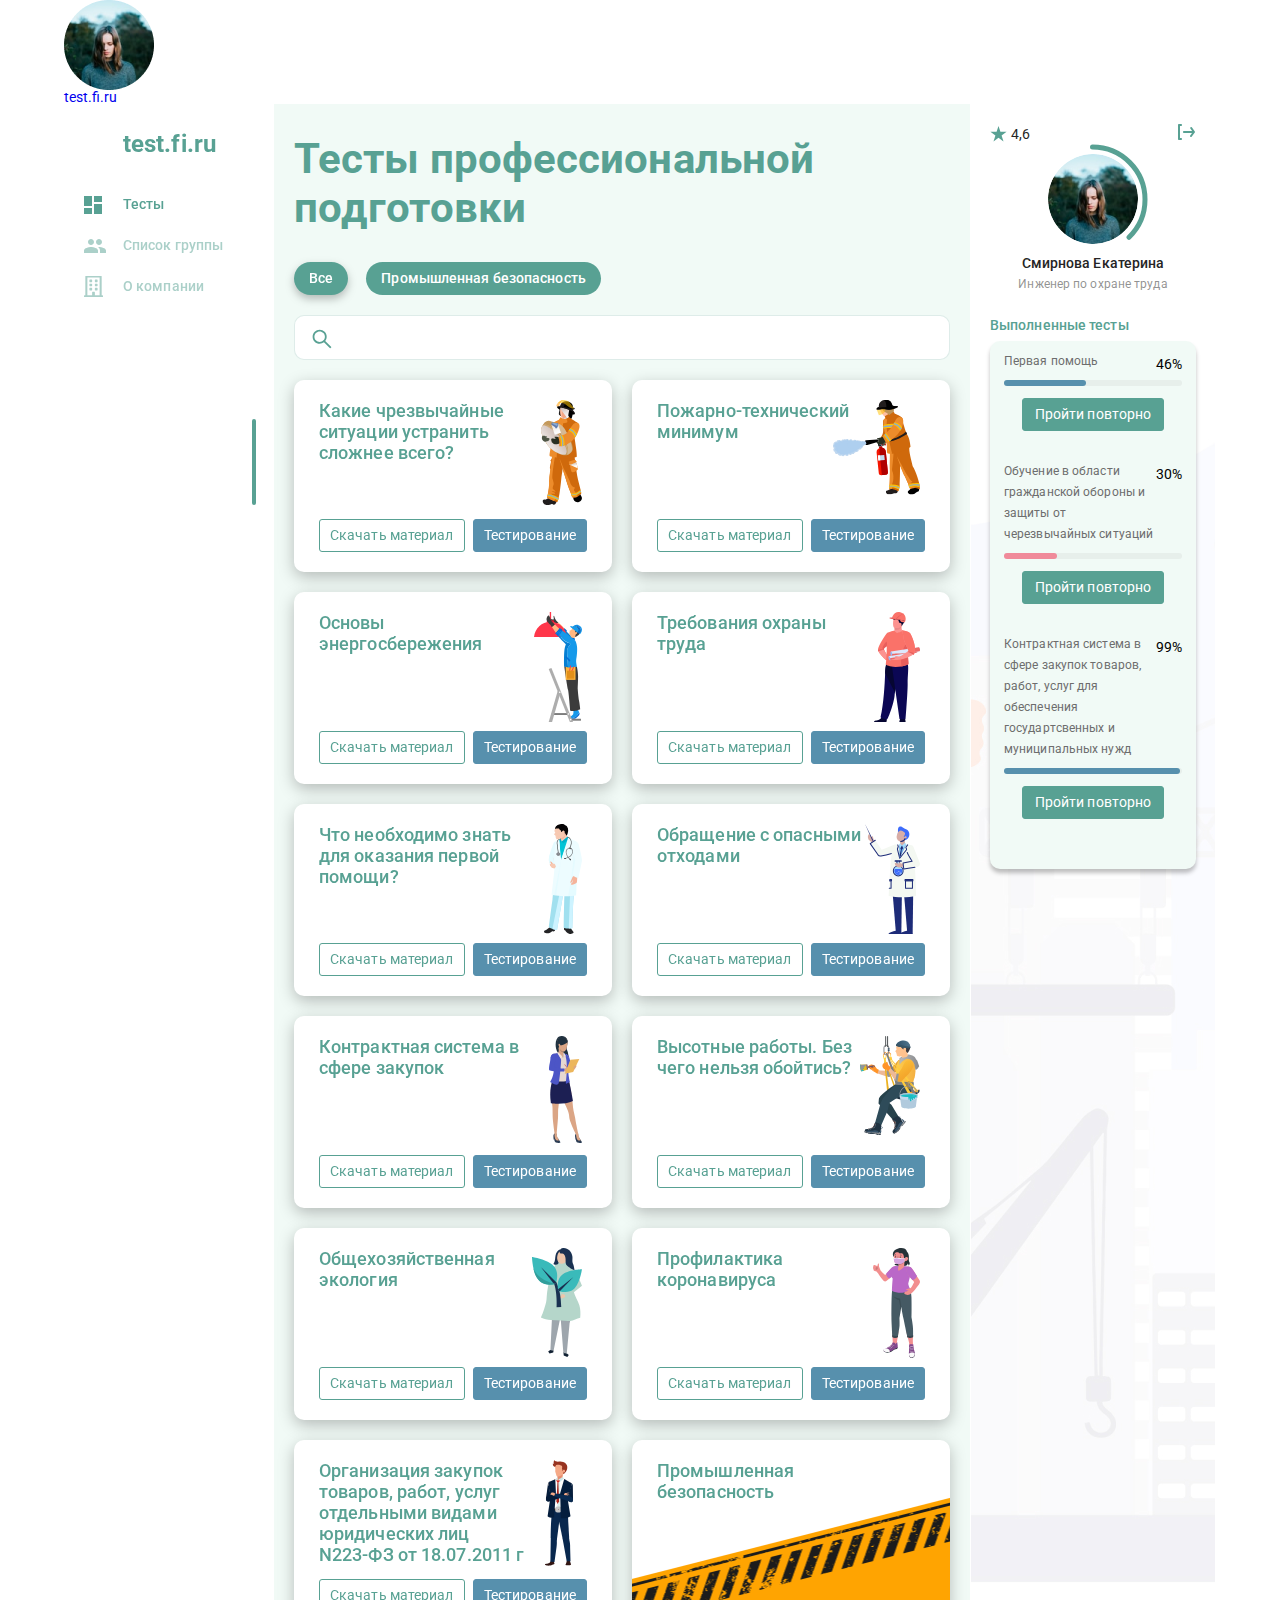
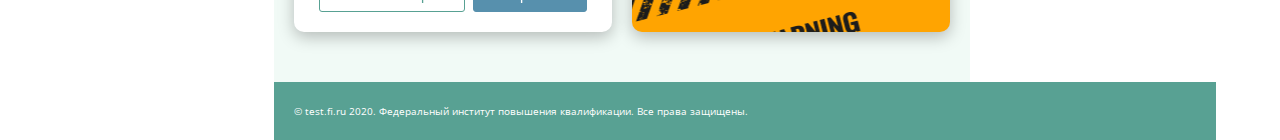
==== index.html @ c35f2640 "f" ====
<!DOCTYPE html>
<html lang="ru">

<head>
	<meta charset="UTF-8" />
	<meta name="viewport" content="width=device-width">
	<meta name="description" content="" />
	<meta name="keywords" content="" />
	<link href="https://fonts.googleapis.com/css2?family=Roboto:wght@400;500;700&display=swap" rel="stylesheet">
	<link href="https://fonts.googleapis.com/css2?family=Open+Sans&display=swap" rel="stylesheet">
	<link rel="stylesheet" href="css/style.css">
	<title>Тесты профподготовки</title>
</head>

<body>
	<div class="wrapper">
		<div class="quiz">
			<div class="container">
				<header class="header">
					<div class="header__body">
						<div class="header__profile-image">
							<a href="#"><img src="img/ava.png" alt=""></a>
						</div>
						<a href="#" class="header__logo">
							test.fi.ru
						</a>
						<div class="header__burger">
							<span></span>
						</div>
						<nav class="header__menu">
							<ul class="header__list">
								<li>
									<a href="#" class="header__link"></a>
								</li>
							</ul>
						</nav>
					</div>
				</header>
				<div class="quiz__body">
					<aside class="aside">
						<div class="aside__body">
							<div class="aside__title">
								<a href="#">
									<span>test <br> fi.ru</span>
									<span>test.fi.ru</span>
								</a>
							</div>
							<nav class="aside__menu">
								<ul class="aside__list">
									<li class="chosen">
										<a href="#" class="aside__link aside__link-test"><span>Тесты</span></a>
									</li>
									<li>
										<a href="#" class="aside__link aside__link-list"><span>Список группы</span></a>
									</li>
									<li>
										<a href="#" class="aside__link aside__link-company"><span>О компании</span></a>
									</li>
								</ul>
							</nav>
							<div class="aside__hide"><span></span></div>
						</div>
					</aside>
					<div class="main">
						<h1 class="main__title title">
							Тесты профессиональной подготовки
						</h1>
						<div class="main__filter">
							<div class="filter-button pressed">Все</div>
							<div class="filter-button">Промышленная безопасность</div>
						</div>
						<form action="#" class="main__form">
							<input class="main__search" type="text" name="search" value="">
						</form>
						<div class="main__tests">
							<div class="main__card">
								<div class="card-title">
									Какие чрезвычайные ситуации устранить сложнее всего?
								</div>
								<div class="card-image">
									<img src="img/icons/firefighter1.svg" alt="">
								</div>
								<div class="card-buttons">
									<a href="#" class="learn-button">Скачать материал</a>
									<a href="test.html" class="test-button">Тестирование</a>
								</div>
							</div>
							<div class="main__card">
								<div class="card-title">
									Пожарно-технический минимум </div>
								<div class="card-image">
									<img src="img/icons/firefighter2.svg" alt="">
								</div>
								<div class="card-buttons">
									<a href="#" class="learn-button">Скачать материал</a>
									<a href="test.html" class="test-button">Тестирование</a>
								</div>
							</div>
							<div class="main__card">
								<div class="card-title">
									Основы энергосбережения </div>
								<div class="card-image">
									<img src="img/icons/electrician.svg" alt="">
								</div>
								<div class="card-buttons">
									<a href="#" class="learn-button">Скачать материал</a>
									<a href="test.html" class="test-button">Тестирование</a>
								</div>
							</div>
							<div class="main__card">
								<div class="card-title">
									Требования охраны труда
								</div>
								<div class="card-image">
									<img src="img/icons/safetyguy.svg" alt="">
								</div>
								<div class="card-buttons">
									<a href="#" class="learn-button">Скачать материал</a>
									<a href="test.html" class="test-button">Тестирование</a>
								</div>
							</div>
							<div class="main__card">
								<div class="card-title">
									Что необходимо знать для оказания первой помощи?
								</div>
								<div class="card-image">
									<img src="img/icons/medic.svg" alt="">
								</div>
								<div class="card-buttons">
									<a href="#" class="learn-button">Скачать материал</a>
									<a href="test.html" class="test-button">Тестирование</a>
								</div>
							</div>
							<div class="main__card">
								<div class="card-title">
									Обращение с опасными отходами
								</div>
								<div class="card-image">
									<img src="img/icons/chemist.svg" alt="">
								</div>
								<div class="card-buttons">
									<a href="#" class="learn-button">Скачать материал</a>
									<a href="test.html" class="test-button">Тестирование</a>
								</div>
							</div>
							<div class="main__card">
								<div class="card-title">
									Контрактная система в сфере закупок
								</div>
								<div class="card-image">
									<img src="img/icons/lady.svg" alt="">
								</div>
								<div class="card-buttons">
									<a href="#" class="learn-button">Скачать материал</a>
									<a href="test.html" class="test-button">Тестирование</a>
								</div>
							</div>
							<div class="main__card">
								<div class="card-title">
									Высотные работы. Без чего нельзя обойтись?
								</div>
								<div class="card-image">
									<img src="img/icons/painter.svg" alt="">
								</div>
								<div class="card-buttons">
									<a href="#" class="learn-button">Скачать материал</a>
									<a href="test.html" class="test-button">Тестирование</a>
								</div>
							</div>
							<div class="main__card">
								<div class="card-title">
									Общехозяйственная экология
								</div>
								<div class="card-image">
									<img src="img/icons/ecology.svg" alt="">
								</div>
								<div class="card-buttons">
									<a href="#" class="learn-button">Скачать материал</a>
									<a href="test.html" class="test-button">Тестирование</a>
								</div>
							</div>
							<div class="main__card">
								<div class="card-title">
									Профилактика коронавируса
								</div>
								<div class="card-image">
									<img src="img/icons/corona.svg" alt="">
								</div>
								<div class="card-buttons">
									<a href="#" class="learn-button">Скачать материал</a>
									<a href="test.html" class="test-button">Тестирование</a>
								</div>
							</div>
							<div class="main__card">
								<div class="card-title">
									Организация закупок товаров, работ, услуг отдельными видами юридических
									лиц<br>N223-ФЗ от 18.07.2011 г
								</div>
								<div class="card-image">
									<img src="img/icons/buy.svg" alt="">
								</div>
								<div class="card-buttons">
									<a href="#" class="learn-button">Скачать материал</a>
									<a href="test.html" class="test-button">Тестирование</a>
								</div>
							</div>
							<a href="#" class="main__card main__card-folder">
								<div class="card-title">
									Промышленная безопасность
								</div>
							</a>
						</div>
					</div>
					<div class="profile">
						<div class="profile__technical">
							<div class="profile__star">
								<a href="#">4,6</a>
							</div>
							<div class="profile__quit">
								<a href="#"><img src="img/icons/quit.svg" alt=""></a>
							</div>
						</div>
						<div class="profile__image">
							<a href="#"><img src="img/ava.png" alt=""></a>
						</div>
						<img class="decor" src="img/icons/decor.svg" alt="">
						<div class="profile__name">
							Смирнова Екатерина
						</div>
						<div class="profile__position">
							Инженер по охране труда
						</div>
						<div class="profile__tests-done">
							Выполненные тесты
						</div>
						<div class="profile__finished-tests">
							<div class="done-test">
								<div class="test-info">
									<div class="test-description">
										Первая помощь
									</div>
									<div class="test-percentage">46%</div>
								</div>
								<div class="test-bar"><span></span></div>
								<div class="test-button-container">
									<a href="#" class="repeat-button">Пройти повторно</a>
								</div>
							</div>
							<div class="done-test">
								<div class="test-info">
									<div class="test-description">
										Обучение в области гражданской обороны и защиты от черезвычайных ситуаций
									</div>
									<div class="test-percentage">30%</div>
								</div>
								<div class="test-bar"><span class="span30"></span></div>
								<div class="test-button-container">
									<a href="#" class="repeat-button">Пройти повторно</a>
								</div>
							</div>
							<div class="done-test">
								<div class="test-info">
									<div class="test-description">
										Контрактная система в сфере закупок товаров, работ, услуг для обеспечения
										государтсвенных и муниципальных нужд
									</div>
									<div class="test-percentage">99%</div>
								</div>
								<div class="test-bar"><span class="span99"></span></div>
								<div class="test-button-container">
									<a href="#" class="repeat-button">Пройти повторно</a>
								</div>
							</div>
						</div>
					</div>
				</div>
				<footer class="footer">
					<div class="footer__text">
						© test.fi.ru 2020. Федеральный институт повышения квалификации. Все права защищены.
					</div>
				</footer>
			</div>
		</div>
	</div>
	<script src="https://code.jquery.com/jquery-3.5.1.min.js"></script>
	<script src="js/script.js"></script>
</body>

</html>
---- css/style.css ----
* {
  padding: 0;
  margin: 0;
  border: 0;
}

*,
*:before,
*:after {
  -webkit-box-sizing: border-box;
  box-sizing: border-box;
}

:focus,
:active {
  outline: none;
}

a:focus,
a:active {
  outline: none;
}

nav,
footer,
header,
aside {
  display: block;
}

html,
body {
  height: 100%;
  width: 100%;
  font-size: 100%;
  line-height: 1;
  font-size: 14px;
  -ms-text-size-adjust: 100%;
  -moz-text-size-adjust: 100%;
  -webkit-text-size-adjust: 100%;
}

input,
button,
textarea {
  font-family: inherit;
}

input::-ms-clear {
  display: none;
}

button {
  cursor: pointer;
}

button::-moz-focus-inner {
  padding: 0;
  border: 0;
}

a,
a:visited {
  text-decoration: none;
}

a:hover {
  text-decoration: none;
}

ul li {
  list-style: none;
}

img {
  vertical-align: top;
}

h1,
h2,
h3,
h4,
h5,
h6 {
  font-size: inherit;
  font-weight: 700;
}

html,
body {
  font-family: "Roboto", sans-serif;
}

.container {
  max-width: 1152px;
  margin: 0 auto;
}

.quiz__body {
  display: -webkit-box;
  display: -ms-flexbox;
  display: flex;
  -webkit-box-pack: justify;
      -ms-flex-pack: justify;
          justify-content: space-between;
}

.aside {
  height: 100%;
  width: 210px;
  padding: 30px 20px;
  -webkit-transition: all 0.3s ease 0s;
  transition: all 0.3s ease 0s;
  position: fixed;
}

.aside.passive {
  width: 60px;
}

@media (max-width: 767px) {
  .aside {
    display: none;
  }
}

.aside__menu {
  -webkit-transition: all 0.3s ease 0s;
  transition: all 0.3s ease 0s;
}

.aside__hide {
  width: 40px;
  height: 90px;
  position: relative;
  top: 100px;
  left: 160px;
  cursor: pointer;
  -webkit-transition: all 0.3s ease 0s;
  transition: all 0.3s ease 0s;
}

.aside__hide span {
  width: 4px;
  height: 86px;
  background-color: #58a193;
  display: block;
  border-radius: 2px;
  position: relative;
  top: 2px;
  left: 8px;
}

.aside__hide.passive {
  left: 20px;
}

.aside__title {
  -webkit-transition: all 0.3s ease 0s;
  transition: all 0.3s ease 0s;
  margin: 0 0 39px 39px;
}

.aside__title a {
  font-weight: bold;
  font-size: 24px;
  line-height: 21px;
  letter-spacing: 0.1px;
  color: #58a193;
}

.aside__title span {
  -webkit-transition: all 0.3s ease 0s;
  transition: all 0.3s ease 0s;
}

.aside__title span:first-child {
  display: none;
}

.aside__title span:last-child {
  display: block;
}

.aside__title.passive {
  margin: 0 0 22px -9px;
}

.aside__title.passive a {
  font-size: 20px;
}

.aside__title.passive span:last-child {
  display: none;
}

.aside__title.passive span:first-child {
  display: block;
}

.aside__list li {
  position: relative;
  top: 0;
  left: 0;
  -webkit-transition: all 0.3s ease 0s;
  transition: all 0.3s ease 0s;
  margin-bottom: 20px;
  opacity: 0.5;
}

.aside__list li:hover {
  left: 4px;
  opacity: 1;
}

.aside__list li.chosen {
  opacity: 1;
}

.aside__link {
  font-weight: 500;
  line-height: 21px;
  letter-spacing: 0.1px;
  color: #58a193;
  padding-left: 39px;
  white-space: nowrap;
  -webkit-transition: all 0.3s ease 0s;
  transition: all 0.3s ease 0s;
  display: inline-block;
}

.aside__link span {
  -webkit-transition: all 0.3s ease 0s;
  transition: all 0.3s ease 0s;
}

.aside__link.passive span {
  opacity: 0;
  visibility: hidden;
  -webkit-transform: scale(0);
          transform: scale(0);
}

.aside__link-test {
  background: url("../img/icons/test.svg") left no-repeat;
}

.aside__link-list {
  background: url("../img/icons/list.svg") left no-repeat;
}

.aside__link-company {
  background: url("../img/icons/company.svg") left no-repeat;
}

.main {
  background: #f1faf6;
  padding: 30px 20px;
  margin-left: 210px;
  -webkit-transition: all 0.3s ease 0s;
  transition: all 0.3s ease 0s;
}

.main.passive {
  margin-left: 60px;
}

@media (max-width: 767px) {
  .main {
    margin-left: 0;
  }
  .main.passive {
    margin-left: 0px;
  }
}

.title {
  font-weight: bold;
  font-size: 42px;
  line-height: 49px;
  letter-spacing: 0.1px;
  color: #58a193;
  margin-bottom: 30px;
}

@media (max-width: 992px) {
  .title {
    font-size: 28px;
    line-height: 36px;
  }
}

@media (max-width: 600px) {
  .title {
    font-size: 20px;
    line-height: 26px;
  }
}

.main__filter {
  margin-bottom: 20px;
}

@media (max-width: 992px) {
  .main__filter {
    display: -webkit-box;
    display: -ms-flexbox;
    display: flex;
    -webkit-box-orient: vertical;
    -webkit-box-direction: normal;
        -ms-flex-direction: column;
            flex-direction: column;
    -webkit-box-align: start;
        -ms-flex-align: start;
            align-items: flex-start;
    margin-bottom: 10px;
  }
}

.main__search {
  width: 100%;
  height: 45px;
  background: url("../img/icons/magnifier.svg") 17px 13px no-repeat, #ffffff;
  border: 1px solid rgba(88, 161, 147, 0.2);
  border-radius: 10px;
  margin-bottom: 20px;
  padding: 0 10px 0 50px;
  font-size: 16px;
}

.filter-button {
  font-weight: 500;
  line-height: 21px;
  letter-spacing: 0.1px;
  color: #ffffff;
  cursor: pointer;
  padding: 6px 15px;
  background: #58a193;
  border-radius: 20px;
  display: inline-block;
  margin-right: 15px;
  -webkit-transition: all 0.3s ease 0s;
  transition: all 0.3s ease 0s;
}

.filter-button:hover {
  background: #09886f;
}

.filter-button.pressed {
  -webkit-filter: drop-shadow(0px 4px 4px rgba(0, 0, 0, 0.25));
          filter: drop-shadow(0px 4px 4px rgba(0, 0, 0, 0.25));
}

@media (max-width: 992px) {
  .filter-button {
    margin-bottom: 10px;
  }
}

.subtitle {
  font-weight: 500;
  line-height: 21px;
  letter-spacing: 0.1px;
  color: #252525;
  margin-bottom: 12px;
}

.main__tests {
  display: -webkit-box;
  display: -ms-flexbox;
  display: flex;
  -webkit-box-align: center;
      -ms-flex-align: center;
          align-items: center;
  -ms-flex-wrap: wrap;
      flex-wrap: wrap;
}

.main__card {
  -webkit-box-flex: 0;
      -ms-flex: 0 0 318px;
          flex: 0 0 318px;
  height: 192px;
  background: #ffffff;
  -webkit-box-shadow: 0px 5px 16px rgba(0, 0, 0, 0.25);
          box-shadow: 0px 5px 16px rgba(0, 0, 0, 0.25);
  border-radius: 10px;
  margin-bottom: 20px;
  padding: 20px 25px;
  position: relative;
  display: -webkit-box;
  display: -ms-flexbox;
  display: flex;
  -webkit-box-orient: vertical;
  -webkit-box-direction: normal;
      -ms-flex-direction: column;
          flex-direction: column;
}

.main__card:nth-child(odd) {
  margin-right: 20px;
}

@media (max-width: 1151px) {
  .main__card {
    margin: 0px 20px 20px 0;
  }
  .main__card:nth-child(odd) {
    margin: 0px 20px 20px 0;
  }
}

@media (max-width: 992px) {
  .main__card {
    min-height: 360px;
    height: 100%;
    -webkit-box-flex: 0;
        -ms-flex: 0 0 250px;
            flex: 0 0 250px;
  }
}

@media (max-width: 600px) {
  .main__card {
    -webkit-box-flex: 0;
        -ms-flex: 0 0 200px;
            flex: 0 0 200px;
  }
}

.main__card-folder {
  background: url("../img/icons/safety.png") bottom no-repeat, #fff;
}

.card-image {
  position: absolute;
  top: 20px;
  right: 30px;
}

.card-image img {
  max-height: 110px;
}

@media (max-width: 992px) {
  .card-image {
    position: static;
    display: -webkit-box;
    display: -ms-flexbox;
    display: flex;
    -webkit-box-align: center;
        -ms-flex-align: center;
            align-items: center;
    -webkit-box-pack: center;
        -ms-flex-pack: center;
            justify-content: center;
    -webkit-box-flex: 1;
        -ms-flex: 1 1 auto;
            flex: 1 1 auto;
  }
}

.card-title {
  font-weight: 500;
  font-size: 18px;
  line-height: 21px;
  letter-spacing: 0.1px;
  color: #58a193;
  max-width: 220px;
  -webkit-box-flex: 1;
      -ms-flex: 1 1 auto;
          flex: 1 1 auto;
}

@media (max-width: 992px) {
  .card-title {
    -webkit-box-flex: 0;
        -ms-flex: none;
            flex: none;
  }
}

@media (max-width: 600px) {
  .card-title {
    font-size: 14px;
    line-height: 14px;
  }
}

.card-buttons {
  display: -webkit-box;
  display: -ms-flexbox;
  display: flex;
  -webkit-box-align: center;
      -ms-flex-align: center;
          align-items: center;
  -webkit-box-pack: justify;
      -ms-flex-pack: justify;
          justify-content: space-between;
}

@media (max-width: 992px) {
  .card-buttons {
    -webkit-box-orient: vertical;
    -webkit-box-direction: reverse;
        -ms-flex-direction: column-reverse;
            flex-direction: column-reverse;
  }
}

.learn-button {
  font-size: 14px;
  line-height: 21px;
  letter-spacing: 0.1px;
  color: #58a193;
  border: 1px solid #58a193;
  border-radius: 3px;
  padding: 5px 10px;
  -webkit-transition: all 0.3s ease 0s;
  transition: all 0.3s ease 0s;
}

.learn-button:hover {
  background-color: #58a193;
  color: #ffffff;
}

@media (max-width: 992px) {
  .learn-button {
    margin-top: 10px;
    width: 100%;
    text-align: center;
  }
}

.test-button {
  background: #5790ad;
  border-radius: 3px;
  font-size: 14px;
  line-height: 21px;
  letter-spacing: 0.1px;
  color: #ffffff;
  padding: 5px 10px;
  border: 1px solid #5790ad;
  -webkit-transition: all 0.3s ease 0s;
  transition: all 0.3s ease 0s;
}

.test-button:hover {
  background-color: transparent;
  color: #5790ad;
}

@media (max-width: 992px) {
  .test-button {
    width: 100%;
    text-align: center;
  }
}

.profile {
  padding: 20px;
  -webkit-box-flex: 0;
      -ms-flex: 0 0 246px;
          flex: 0 0 246px;
  -webkit-transition: all 0.3s ease 0s;
  transition: all 0.3s ease 0s;
  display: -webkit-box;
  display: -ms-flexbox;
  display: flex;
  -webkit-box-orient: vertical;
  -webkit-box-direction: normal;
      -ms-flex-direction: column;
          flex-direction: column;
  position: relative;
  top: 0;
  right: 0;
  width: 246px;
  background: url("../img/profilebg.jpg") bottom no-repeat;
}

.profile.passive {
  -webkit-transition: all 0.3s ease 0s;
  transition: all 0.3s ease 0s;
  -webkit-box-flex: 0;
      -ms-flex: 0 0 70px;
          flex: 0 0 70px;
  width: 70px;
  background: #fff;
}

@media (max-width: 767px) {
  .profile {
    display: none;
  }
}

.decor {
  position: absolute;
  top: 40px;
  left: 120px;
  z-index: 0;
  -webkit-transition: all 0.3s ease 0s;
  transition: all 0.3s ease 0s;
  opacity: 1;
  visibility: visible;
}

.decor.passive {
  opacity: 0;
  visibility: hidden;
  -webkit-transform: scale(0);
          transform: scale(0);
}

@media (max-width: 767px) {
  .decor {
    top: 20px;
    left: 102px;
  }
}

@media (max-width: 520px) {
  .decor {
    display: none;
  }
}

.profile__technical {
  display: -webkit-box;
  display: -ms-flexbox;
  display: flex;
  -webkit-box-pack: justify;
      -ms-flex-pack: justify;
          justify-content: space-between;
  margin-bottom: 9px;
  -webkit-transition: all 0.3s ease 0s;
  transition: all 0.3s ease 0s;
}

.profile__technical.passive {
  opacity: 0;
  visibility: hidden;
  -webkit-transform: scale(0);
          transform: scale(0);
}

.profile__star {
  background: url("../img/icons/star.svg") 0 2px no-repeat;
  padding-left: 21px;
  cursor: pointer;
}

.profile__star a {
  line-height: 21px;
  letter-spacing: 0.1px;
  color: #252525;
  display: -webkit-box;
  display: -ms-flexbox;
  display: flex;
  -webkit-box-align: center;
      -ms-flex-align: center;
          align-items: center;
  -webkit-box-pack: center;
      -ms-flex-pack: center;
          justify-content: center;
}

.profile__star:hover {
  text-decoration: underline;
}

.profile__quit {
  -webkit-transition: all 0.3s ease 0s;
  transition: all 0.3s ease 0s;
  position: relative;
  top: 0;
  left: 0;
}

.profile__quit:hover {
  left: 4px;
}

.profile__image {
  width: 90px;
  height: 90px;
  border-radius: 50%;
  -ms-flex-item-align: center;
      -ms-grid-row-align: center;
      align-self: center;
  overflow: hidden;
  position: relative;
  top: 0;
  left: 0;
  z-index: 1;
  margin-bottom: 9px;
  -webkit-transition: all 0.3s ease 0s;
  transition: all 0.3s ease 0s;
}

.profile__image img {
  max-width: 100%;
}

.profile__image.passive {
  width: 37px;
  height: 37px;
}

.profile__name {
  font-weight: 500;
  line-height: 21px;
  letter-spacing: 0.1px;
  color: #252525;
  text-align: center;
  -webkit-transition: all 0.3s ease 0s;
  transition: all 0.3s ease 0s;
}

.profile__name.passive {
  opacity: 0;
  visibility: hidden;
  -webkit-transform: scale(0);
          transform: scale(0);
}

.profile__position {
  font-size: 12px;
  line-height: 21px;
  letter-spacing: 0.1px;
  color: rgba(37, 37, 37, 0.5);
  text-align: center;
  margin-bottom: 20px;
  -webkit-transition: all 0.3s ease 0s;
  transition: all 0.3s ease 0s;
}

.profile__position.passive {
  opacity: 0;
  visibility: hidden;
  -webkit-transform: scale(0);
          transform: scale(0);
}

.profile__tests-done {
  font-weight: 500;
  line-height: 21px;
  letter-spacing: 0.1px;
  color: #58a193;
  margin-bottom: 5px;
  -webkit-transition: all 0.3s ease 0s;
  transition: all 0.3s ease 0s;
}

.profile__tests-done.passive {
  opacity: 0;
  visibility: hidden;
  -webkit-transform: scale(0);
          transform: scale(0);
}

.profile__finished-tests {
  background: #f1faf6;
  -webkit-box-shadow: 0px 4px 4px rgba(0, 0, 0, 0.25);
          box-shadow: 0px 4px 4px rgba(0, 0, 0, 0.25);
  border-radius: 10px;
  padding: 10px 14px 20px 14px;
  -webkit-transition: all 0.3s ease 0s;
  transition: all 0.3s ease 0s;
}

.profile__finished-tests.passive {
  opacity: 0;
  visibility: hidden;
  -webkit-transform: scale(0);
          transform: scale(0);
}

.done-test {
  margin-bottom: 30px;
}

.test-info {
  display: -webkit-box;
  display: -ms-flexbox;
  display: flex;
  -webkit-box-pack: justify;
      -ms-flex-pack: justify;
          justify-content: space-between;
  margin-bottom: 8px;
}

.test-description {
  font-size: 12px;
  line-height: 21px;
  letter-spacing: 0.1px;
  color: #6d6d6d;
}

.test-percentage {
  position: relative;
  top: 6px;
  left: 0;
}

.test-bar {
  background: rgba(196, 196, 196, 0.2);
  border-radius: 5px;
  height: 6px;
  width: 100%;
  margin-bottom: 12px;
  position: relative;
}

.test-bar span {
  position: absolute;
  top: 0;
  left: 0;
  height: 6px;
  width: 46%;
  background: #5790ad;
  border-radius: 5px;
  display: inline-block;
}

.test-bar .span30 {
  width: 30%;
  background-color: #f08a9a;
}

.test-bar .span99 {
  width: 99%;
}

.test-button-container {
  display: -webkit-box;
  display: -ms-flexbox;
  display: flex;
  -webkit-box-align: center;
      -ms-flex-align: center;
          align-items: center;
  -webkit-box-pack: center;
      -ms-flex-pack: center;
          justify-content: center;
}

.repeat-button {
  line-height: 21px;
  letter-spacing: 0.1px;
  color: #ffffff;
  background: #58a193;
  border-radius: 3px;
  padding: 5px 12px;
  border: 1px solid #58a193;
  -webkit-transition: all 0.3s ease 0s;
  transition: all 0.3s ease 0s;
  white-space: nowrap;
}

.repeat-button:hover {
  color: #58a193;
  background-color: #f1faf6;
}

.test__main {
  -webkit-box-flex: 1;
      -ms-flex: 1 1 auto;
          flex: 1 1 auto;
}

.test__questions {
  border: 1px solid rgba(0, 0, 0, 0.1);
  -webkit-box-sizing: border-box;
          box-sizing: border-box;
  border-radius: 5px;
  margin-bottom: 25px;
  display: inline-block;
}

@media (max-width: 992px) {
  .test__questions {
    margin-bottom: 10px;
  }
}

.test__list {
  display: -webkit-box;
  display: -ms-flexbox;
  display: flex;
  -webkit-box-align: center;
      -ms-flex-align: center;
          align-items: center;
  -ms-flex-wrap: wrap;
      flex-wrap: wrap;
}

.test__list li {
  padding: 15px 10px;
  white-space: nowrap;
  -webkit-box-flex: 0;
      -ms-flex: 0 0 80px;
          flex: 0 0 80px;
  position: relative;
  z-index: 0;
}

.test__list li.answered {
  background: #cfeee8;
  -webkit-box-shadow: 0px 4px 4px rgba(0, 0, 0, 0.25);
          box-shadow: 0px 4px 4px rgba(0, 0, 0, 0.25);
}

.test__list li.answered:before {
  content: "";
  display: inline-block;
  position: absolute;
  top: 0px;
  left: -4px;
  height: 100%;
  width: 10px;
  background-color: #cfeee8;
  z-index: 10;
  border-radius: 5px;
}

.test__list li.answered:first-child {
  border-radius: 5px 0 0 5px;
}

.test__list li.answered:first-child:before {
  display: none;
}

.test__list li.current {
  background: #cfeee8;
  -webkit-box-shadow: 0px 4px 4px rgba(0, 0, 0, 0.25);
          box-shadow: 0px 4px 4px rgba(0, 0, 0, 0.25);
  border-radius: 0px 5px 5px 0px;
  margin-right: 10px;
}

.test__list li.current a {
  color: #58a193;
  font-weight: 700;
}

.test__list li.current:after {
  content: "";
  display: inline-block;
  position: absolute;
  top: 1px;
  right: -9px;
  height: 0;
  width: 0;
  border-top: 25px solid transparent;
  border-left: 10px solid #cfeee8;
  border-bottom: 25px solid transparent;
}

.test__list li.current:before {
  content: "";
  display: inline-block;
  position: absolute;
  top: 0px;
  left: -4px;
  height: 100%;
  width: 10px;
  background-color: #cfeee8;
  z-index: 1;
  border-radius: 5px;
}

@media (max-width: 550px) {
  .test__list li {
    -webkit-box-flex: 0;
        -ms-flex: 0 0 50px;
            flex: 0 0 50px;
  }
}

.test__link {
  line-height: 21px;
  letter-spacing: 0.1px;
  color: #636464;
  -webkit-transition: all 0.3s ease 0s;
  transition: all 0.3s ease 0s;
}

.test__link:hover {
  font-weight: 700;
}

@media (max-width: 550px) {
  .test__link {
    font-size: 12px;
  }
}

.test__board {
  display: -webkit-box;
  display: -ms-flexbox;
  display: flex;
  -webkit-box-pack: justify;
      -ms-flex-pack: justify;
          justify-content: space-between;
  -webkit-box-align: start;
      -ms-flex-align: start;
          align-items: flex-start;
}

@media (max-width: 992px) {
  .test__board {
    -webkit-box-orient: vertical;
    -webkit-box-direction: reverse;
        -ms-flex-direction: column-reverse;
            flex-direction: column-reverse;
  }
}

.test__canvas {
  -webkit-box-flex: 1;
      -ms-flex: 1 1 auto;
          flex: 1 1 auto;
  background: #ffffff;
  -webkit-box-shadow: 0px 5px 16px rgba(0, 0, 0, 0.25);
          box-shadow: 0px 5px 16px rgba(0, 0, 0, 0.25);
  border-radius: 10px;
  padding: 25px;
}

@media (max-width: 550px) {
  .test__canvas {
    padding: 10px;
  }
}

.test__question {
  font-weight: 500;
  font-size: 16px;
  line-height: 19px;
  letter-spacing: 0.1px;
  color: #5e5c5c;
  margin-bottom: 27px;
}

@media (max-width: 992px) {
  .test__question {
    font-size: 14px;
    margin-bottom: 10px;
  }
}

.test__form-options {
  margin-bottom: 24px;
}

@media (max-width: 992px) {
  .test__form-options {
    margin-bottom: 10px;
  }
}

.test__form-option {
  margin-bottom: 15px;
  display: -webkit-box;
  display: -ms-flexbox;
  display: flex;
  line-height: 16px;
  letter-spacing: 0.1px;
  color: #5e5c5c;
  cursor: pointer;
  -webkit-transition: all 0.3s ease 0s;
  transition: all 0.3s ease 0s;
  padding-left: 34px;
  position: relative;
}

.test__form-option input {
  display: none;
}

.test__form-option:before {
  content: "";
  display: inline-block;
  height: 18px;
  width: 18px;
  border: 2px solid #5d5c5c;
  border-radius: 1px;
  position: absolute;
  left: 0;
  top: 0;
}

.test__form-option:after {
  content: "";
  position: absolute;
  background: url("../img/icons/tick.svg") 0 0/0% no-repeat;
  width: 30px;
  height: 30px;
  left: 4px;
  top: 5px;
}

.test__form-option.active:after {
  background: url("../img/icons/tick.svg") 0 0/11px no-repeat;
}

@media (max-width: 550px) {
  .test__form-option {
    padding-left: 25px;
  }
}

.test__form-interact select {
  line-height: 21px;
  letter-spacing: 0.1px;
  color: #5e5c5c;
  padding: 5px 26px 5px 7px;
  border: 1px solid #5790ad;
  -webkit-box-sizing: border-box;
          box-sizing: border-box;
  border-radius: 3px;
  margin-left: 15px;
  -webkit-appearance: none;
  -moz-appearance: none;
  -ms-appearance: none;
  appearance: none;
  outline: 0;
  background: url("../img/icons/select.svg") 93% 55% no-repeat;
}

@media (max-width: 992px) {
  .test__form-interact {
    display: -webkit-box;
    display: -ms-flexbox;
    display: flex;
    -webkit-box-orient: vertical;
    -webkit-box-direction: reverse;
        -ms-flex-direction: column-reverse;
            flex-direction: column-reverse;
  }
  .test__form-interact select {
    margin-left: 0;
    margin-bottom: 10px;
  }
}

.answer {
  line-height: 21px;
  letter-spacing: 0.1px;
  color: #ffffff;
  padding: 5px 12px;
  background: #5790ad;
  border-radius: 3px;
  border: 1px solid #5790ad;
  -webkit-transition: all 0.3s ease 0s;
  transition: all 0.3s ease 0s;
}

.answer:hover {
  background-color: #fff;
  color: #5790ad;
}

.test__image-block {
  -webkit-box-flex: 0;
      -ms-flex: 0 0 133px;
          flex: 0 0 133px;
  margin-left: 20px;
  display: -webkit-box;
  display: -ms-flexbox;
  display: flex;
  -webkit-box-orient: vertical;
  -webkit-box-direction: normal;
      -ms-flex-direction: column;
          flex-direction: column;
  -webkit-box-align: center;
      -ms-flex-align: center;
          align-items: center;
  -webkit-box-pack: center;
      -ms-flex-pack: center;
          justify-content: center;
}

@media (max-width: 992px) {
  .test__image-block {
    -webkit-box-orient: horizontal;
    -webkit-box-direction: reverse;
        -ms-flex-direction: row-reverse;
            flex-direction: row-reverse;
    margin: 0 0 10px 0;
  }
}

@media (max-width: 550px) {
  .test__image-block {
    -webkit-box-flex: 1;
        -ms-flex: 1 1 60px;
            flex: 1 1 60px;
  }
}

.test__help {
  white-space: nowrap;
  line-height: 16px;
  letter-spacing: 0.1px;
  padding: 12px;
  background-color: #fff;
  cursor: pointer;
  -webkit-box-shadow: 0px 5px 16px rgba(0, 0, 0, 0.25);
          box-shadow: 0px 5px 16px rgba(0, 0, 0, 0.25);
  border-radius: 10px;
  margin-bottom: 15px;
  -webkit-transition: all 0.3s ease 0s;
  transition: all 0.3s ease 0s;
}

.test__help:hover {
  -webkit-box-shadow: 0px 5px 5px rgba(0, 0, 0, 0.25);
          box-shadow: 0px 5px 5px rgba(0, 0, 0, 0.25);
}

.test__image img {
  max-width: 100%;
}

@media (max-width: 992px) {
  .test__image {
    height: 140px;
    overflow: hidden;
  }
}

@media (max-width: 550px) {
  .test__image {
    height: 80px;
  }
}

.footer {
  height: 58px;
  margin-left: 210px;
  background-color: #58a193;
  display: -webkit-box;
  display: -ms-flexbox;
  display: flex;
  -webkit-box-align: center;
      -ms-flex-align: center;
          align-items: center;
  padding: 20px;
  -webkit-transition: all 0.3s ease 0s;
  transition: all 0.3s ease 0s;
}

.footer.passive {
  margin-left: 60px;
}

@media (max-width: 767px) {
  .footer {
    margin-left: 0;
  }
  .footer.passive {
    margin-left: 0px;
  }
}

.footer__text {
  color: #fff;
  font-family: "Open Sans", sans-serif;
  font-size: 10px;
  line-height: 14px;
}
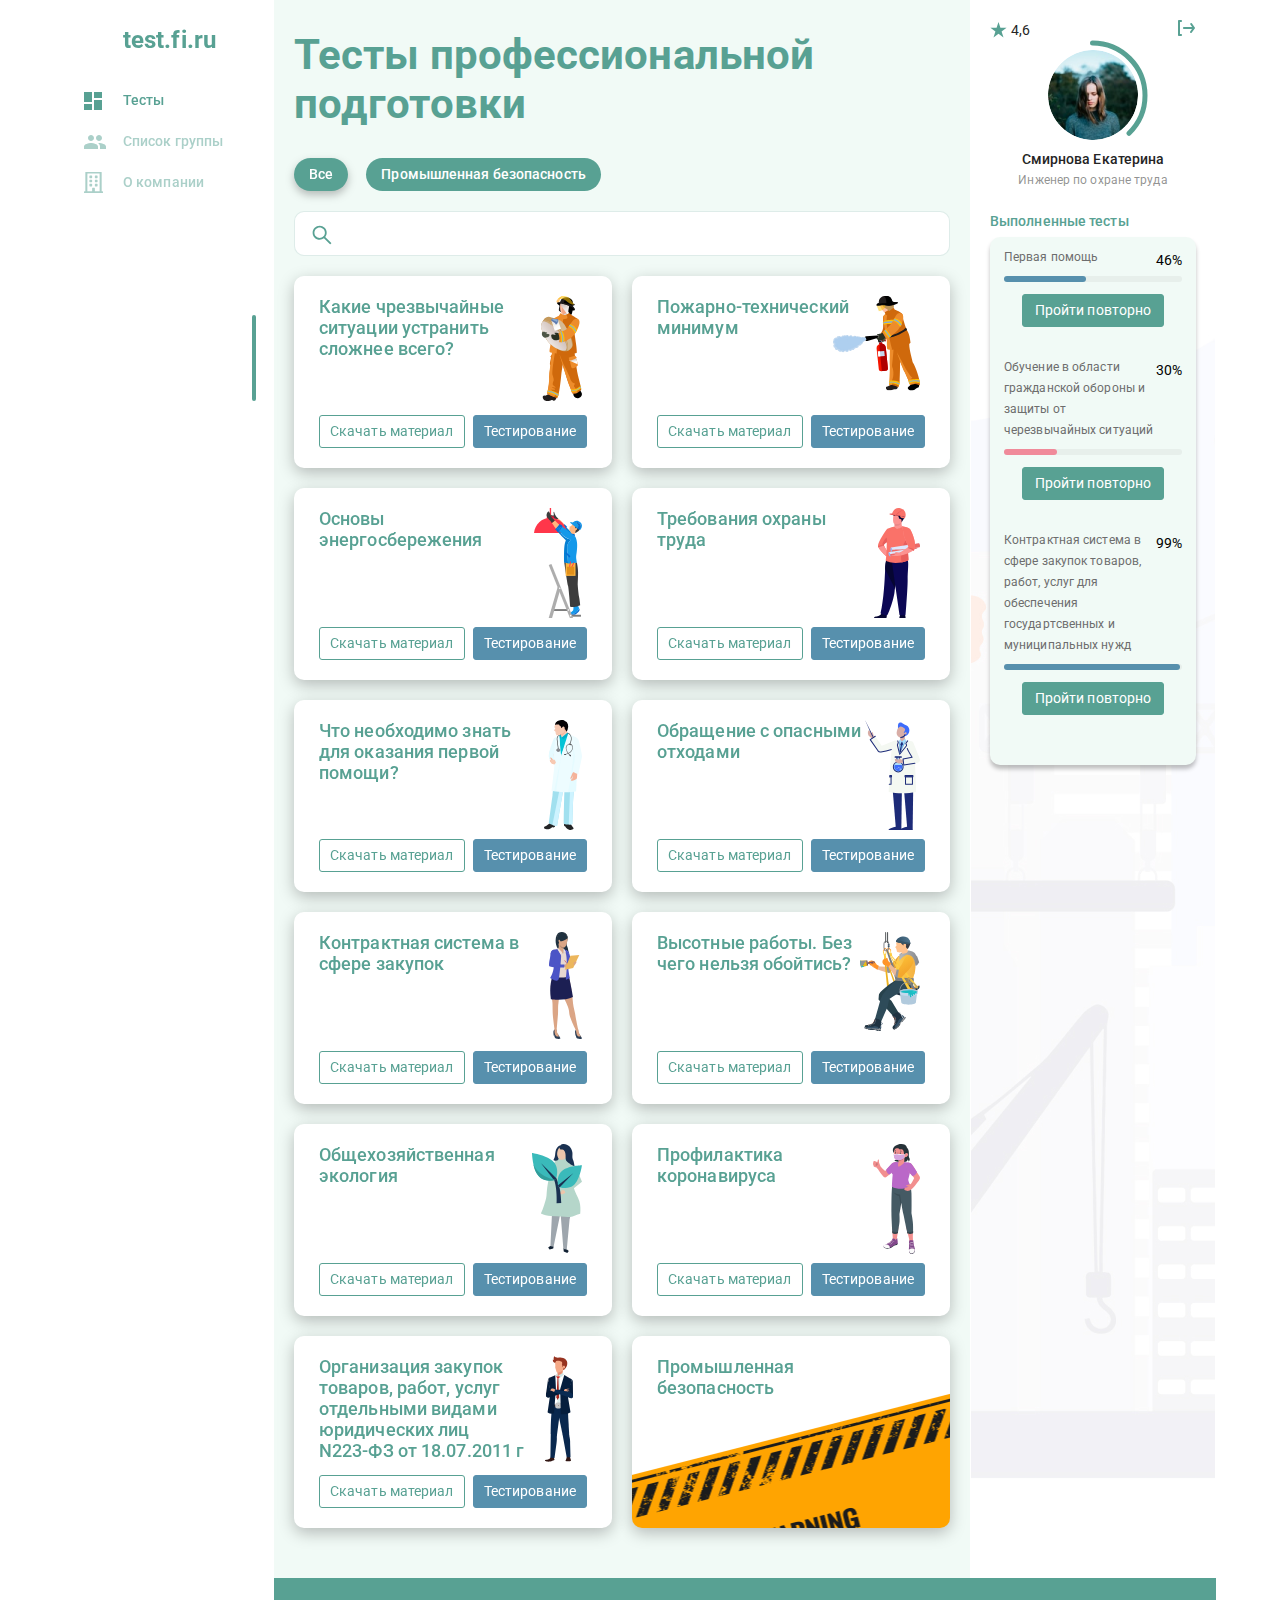
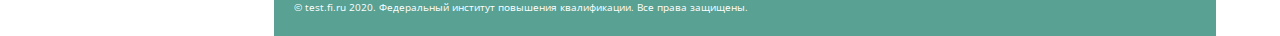
==== commit 31f68018: "f" ====
--- a/index.html
+++ b/index.html
@@ -27,13 +27,22 @@
 						<div class="header__burger">
 							<span></span>
 						</div>
-						<nav class="header__menu">
-							<ul class="header__list">
-								<li>
-									<a href="#" class="header__link"></a>
-								</li>
-							</ul>
-						</nav>
+						<div class="header__menu-bg">
+							<div class="close-menu-area"></div>
+							<nav class="header__menu">
+								<ul class="header__list">
+									<li class="chosen">
+										<a href="#" class="header__link aside__link-test">Тесты</a>
+									</li>
+									<li>
+										<a href="#" class="header__link aside__link-list">Список группы</a>
+									</li>
+									<li>
+										<a href="#" class="header__link aside__link-company">О компании</a>
+									</li>
+								</ul>
+							</nav>
+						</div>
 					</div>
 				</header>
 				<div class="quiz__body">
--- a/css/style.css
+++ b/css/style.css
@@ -91,6 +91,221 @@
   font-family: "Roboto", sans-serif;
 }
 
+@media (max-width: 767px) {
+  body.lock {
+    overflow: hidden;
+  }
+}
+
+.header {
+  display: none;
+}
+
+@media (max-width: 767px) {
+  .header {
+    display: block;
+    position: fixed;
+    width: 100%;
+    top: 0;
+    left: 0;
+    z-index: 50;
+  }
+}
+
+.header:before {
+  content: "";
+  position: absolute;
+  top: 0;
+  left: 0;
+  width: 100%;
+  height: 100%;
+  background-color: #fff;
+  z-index: 2;
+}
+
+.header__body {
+  position: relative;
+  display: -webkit-box;
+  display: -ms-flexbox;
+  display: flex;
+  -webkit-box-pack: justify;
+      -ms-flex-pack: justify;
+          justify-content: space-between;
+  height: 58px;
+  -webkit-box-align: center;
+      -ms-flex-align: center;
+          align-items: center;
+  padding: 0 20px;
+}
+
+.header__profile-image {
+  -webkit-box-flex: 0;
+      -ms-flex: 0 0 30px;
+          flex: 0 0 30px;
+  border-radius: 50%;
+  overflow: hidden;
+  position: relative;
+  z-index: 3;
+  -webkit-transition: all 0.3s ease 0s;
+  transition: all 0.3s ease 0s;
+}
+
+.header__profile-image img {
+  max-width: 100%;
+  display: block;
+}
+
+.header__logo {
+  font-weight: bold;
+  font-size: 24px;
+  line-height: 21px;
+  letter-spacing: 0.1px;
+  color: #58a193;
+  position: relative;
+  z-index: 3;
+}
+
+.header__burger {
+  display: none;
+}
+
+@media (max-width: 767px) {
+  .header__burger {
+    display: block;
+    position: relative;
+    z-index: 5;
+    width: 24px;
+    height: 17px;
+  }
+  .header__burger span {
+    position: absolute;
+    background-color: #58a193;
+    left: 0;
+    width: 100%;
+    height: 3px;
+    top: 7px;
+    border-radius: 2px;
+    -webkit-transition: all 0.3s ease 0s;
+    transition: all 0.3s ease 0s;
+  }
+  .header__burger:before, .header__burger:after {
+    content: "";
+    background-color: #58a193;
+    border-radius: 2px;
+    position: absolute;
+    width: 100%;
+    height: 3px;
+    left: 0;
+    -webkit-transition: all 0.3s ease 0s;
+    transition: all 0.3s ease 0s;
+  }
+  .header__burger:before {
+    top: 0;
+  }
+  .header__burger:after {
+    bottom: 0;
+  }
+  .header__burger.active:before {
+    -webkit-transform: rotate(45deg);
+            transform: rotate(45deg);
+    top: 7px;
+  }
+  .header__burger.active:after {
+    -webkit-transform: rotate(-45deg);
+            transform: rotate(-45deg);
+    bottom: 7px;
+  }
+  .header__burger.active span {
+    -webkit-transform: scale(0);
+            transform: scale(0);
+  }
+}
+
+.header__menu-bg {
+  display: none;
+}
+
+@media (max-width: 767px) {
+  .header__menu-bg {
+    display: block;
+    background-color: rgba(0, 0, 0, 0.25);
+    width: 130vw;
+    height: 130vh;
+    position: absolute;
+    top: -60px;
+    left: -60px;
+    z-index: 3;
+    -webkit-transition: all 0.4s ease 0s;
+    transition: all 0.4s ease 0s;
+    visibility: hidden;
+    opacity: 0;
+  }
+  .header__menu-bg.active {
+    visibility: visible;
+    opacity: 1;
+    -webkit-transition: all 0.3s ease 0s;
+    transition: all 0.3s ease 0s;
+  }
+}
+
+.close-menu-area {
+  position: absolute;
+  width: 100%;
+  height: 100%;
+  top: 0;
+  left: 0;
+}
+
+.header__menu {
+  display: none;
+  -webkit-transition: all 0.3s ease 0s;
+  transition: all 0.3s ease 0s;
+}
+
+@media (max-width: 767px) {
+  .header__menu {
+    display: block;
+    position: fixed;
+    top: 0;
+    right: -200px;
+    width: 200px;
+    height: 100%;
+    background-color: #fff;
+    padding: 67px 0 0 20px;
+    z-index: 4;
+    overflow: auto;
+  }
+  .header__menu.active {
+    right: 0;
+  }
+}
+
+.header__list {
+  position: relative;
+  z-index: 2;
+}
+
+.header__list li {
+  -webkit-transition: all 0.3s ease 0s;
+  transition: all 0.3s ease 0s;
+  margin-bottom: 22px;
+  opacity: 0.5;
+}
+
+.header__list li.chosen {
+  opacity: 1;
+}
+
+.header__link {
+  padding: 0 0 0 36px;
+  font-weight: 500;
+  font-size: 14px;
+  line-height: 21px;
+  letter-spacing: 0.1px;
+  color: #58a193;
+  display: block;
+}
+
 .container {
   max-width: 1152px;
   margin: 0 auto;
@@ -103,6 +318,12 @@
   -webkit-box-pack: justify;
       -ms-flex-pack: justify;
           justify-content: space-between;
+}
+
+@media (max-width: 767px) {
+  .quiz__body {
+    margin-top: 58px;
+  }
 }
 
 .aside {
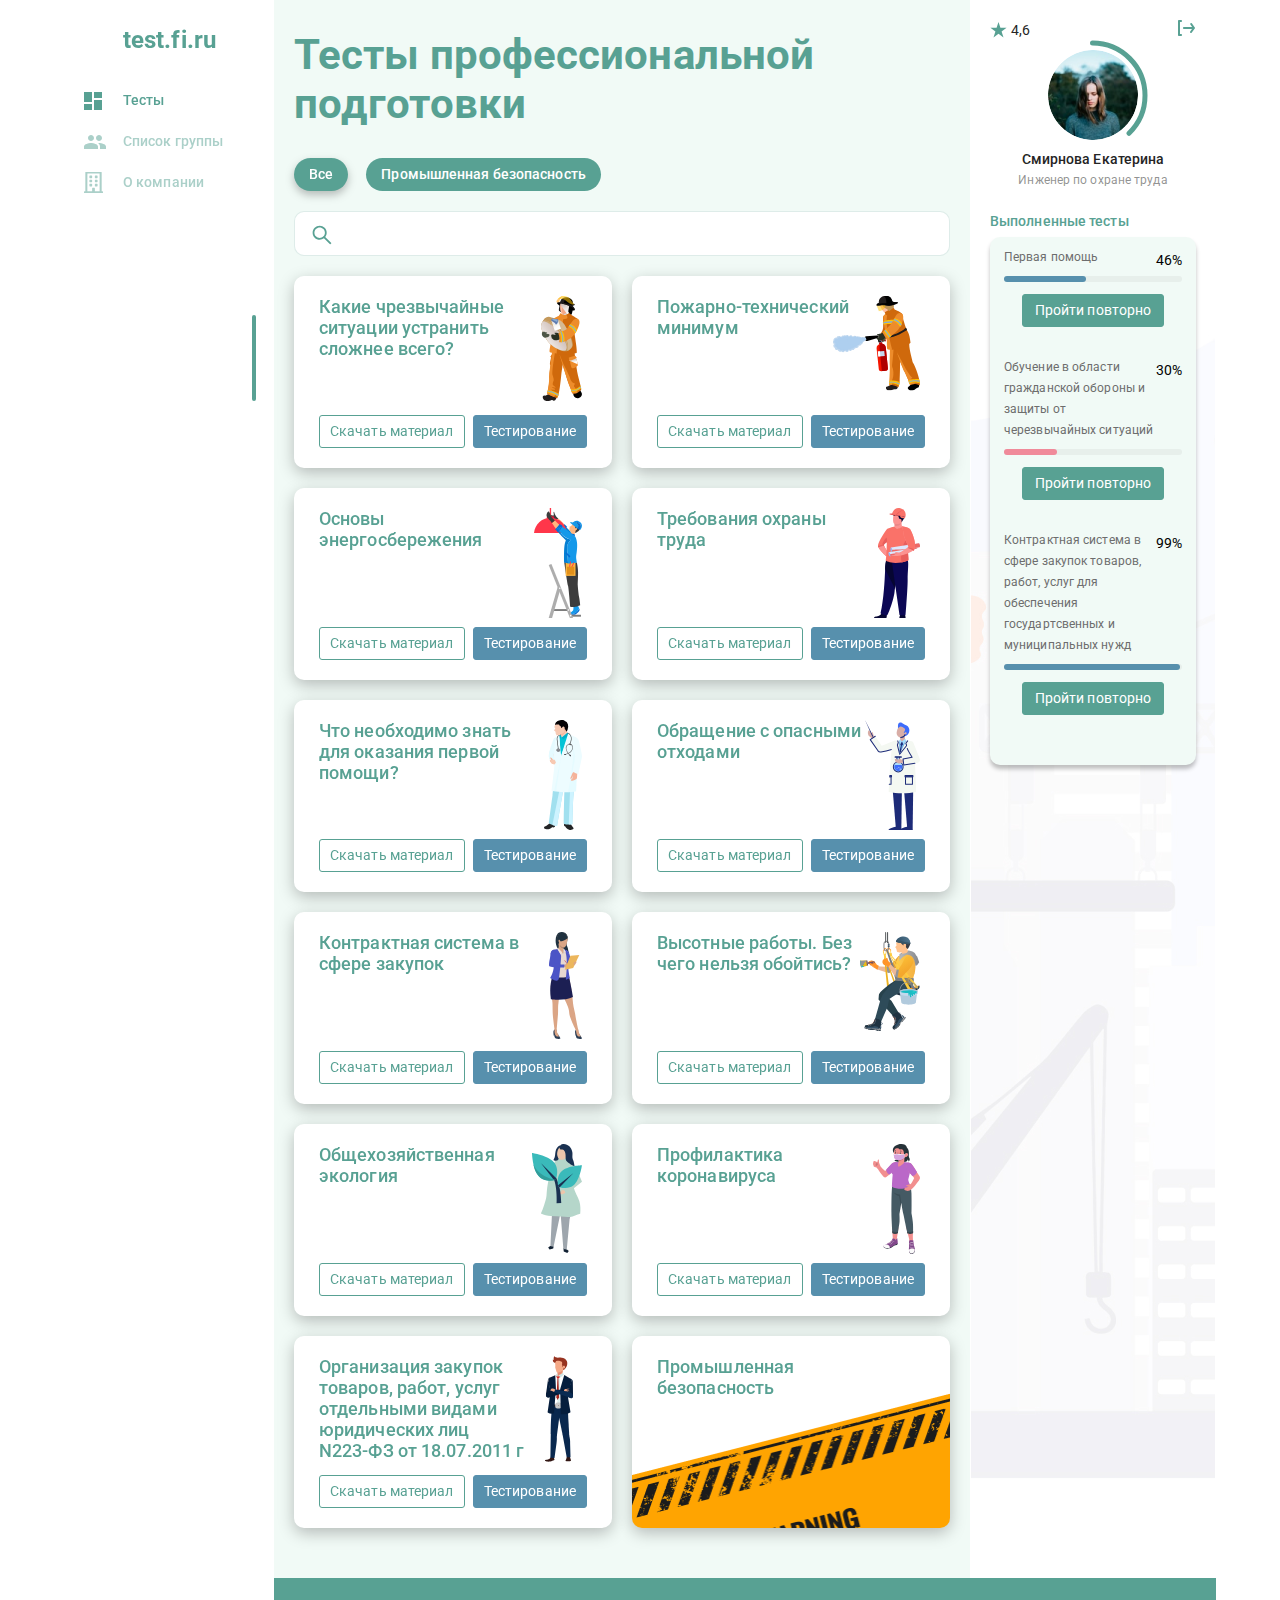
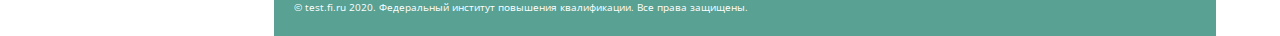
==== commit 331dc63f: "g" ====
--- a/index.html
+++ b/index.html
@@ -45,6 +45,75 @@
 						</div>
 					</div>
 				</header>
+				<div class="header__profile">
+					<div class="profile__info-bg">
+						<div class="profile__technical">
+							<div class="profile__quit">
+								<a href="#"><img src="img/icons/quit.svg" alt=""></a>
+							</div>
+							<div class="profile__star">
+								<a href="#">4,6</a>
+							</div>
+						</div>
+						<div class="profile__image">
+							<a href="#"><img src="img/ava.png" alt=""></a>
+						</div>
+						<div class="profile__name">
+							Смирнова Екатерина
+						</div>
+						<div class="profile__position">
+							Инженер по охране труда
+						</div>
+					</div>
+					<img class="decor" src="img/icons/decor.svg" alt="">
+					<div class="profile__tests-done">
+						Выполненные тесты
+					</div>
+					<div class="profile__finished-tests">
+						<div class="done-test">
+							<div class="test-info">
+								<div class="test-description">
+									Первая помощь
+								</div>
+								<div class="test-percentage">46%</div>
+							</div>
+							<div class="test-bar"><span></span></div>
+							<div class="test-button-container">
+								<a href="#" class="repeat-button">Пройти повторно</a>
+							</div>
+						</div>
+						<div class="done-test">
+							<div class="test-info">
+								<div class="test-description">
+									Обучение в области гражданской обороны и защиты от черезвычайных ситуаций
+								</div>
+								<div class="test-percentage">30%</div>
+							</div>
+							<div class="test-bar"><span class="span30"></span></div>
+							<div class="test-button-container">
+								<a href="#" class="repeat-button">Пройти повторно</a>
+							</div>
+						</div>
+						<div class="done-test">
+							<div class="test-info">
+								<div class="test-description">
+									Контрактная система в сфере закупок товаров, работ, услуг для обеспечения
+									государтсвенных и муниципальных нужд
+								</div>
+								<div class="test-percentage">99%</div>
+							</div>
+							<div class="test-bar"><span class="span99"></span></div>
+							<div class="test-button-container">
+								<a href="#" class="repeat-button">Пройти повторно</a>
+							</div>
+						</div>
+					</div>
+					<div class="profile__footer">
+						<div class="footer__text">
+							© test.fi.ru 2020. Федеральный институт повышения квалификации. Все права защищены.
+						</div>
+					</div>
+				</div>
 				<div class="quiz__body">
 					<aside class="aside">
 						<div class="aside__body">
@@ -291,6 +360,20 @@
 			</div>
 		</div>
 	</div>
+
+	<div id="popup" class="popup">
+		<div class="popup__body">
+			<div class="popup__content">
+				<a href="#" class="popup__close"></a>
+				<div class="popup__title">Хотите выйти из профиля?</div>
+				<div class="popup__answers">
+					<a href="#" class="popup__cancel">Отмена</a>
+					<a href="#" class="popup__yes">Да</a>
+				</div>
+			</div>
+		</div>
+	</div>
+
 	<script src="https://code.jquery.com/jquery-3.5.1.min.js"></script>
 	<script src="js/script.js"></script>
 </body>
--- a/css/style.css
+++ b/css/style.css
@@ -89,11 +89,18 @@
 html,
 body {
   font-family: "Roboto", sans-serif;
+  height: 100%;
 }
 
 @media (max-width: 767px) {
   body.lock {
     overflow: hidden;
+  }
+}
+
+@media (max-width: 767px) {
+  .wrapper {
+    height: 100%;
   }
 }
 
@@ -119,8 +126,8 @@
   left: 0;
   width: 100%;
   height: 100%;
-  background-color: #fff;
   z-index: 2;
+  background: url("../img/icons/return-button.svg") 24px 20px/20px no-repeat, #fff;
 }
 
 .header__body {
@@ -148,11 +155,18 @@
   z-index: 3;
   -webkit-transition: all 0.3s ease 0s;
   transition: all 0.3s ease 0s;
+  opacity: 1;
 }
 
 .header__profile-image img {
   max-width: 100%;
   display: block;
+}
+
+@media (max-width: 767px) {
+  .header__profile-image.show {
+    opacity: 0;
+  }
 }
 
 .header__logo {
@@ -273,7 +287,6 @@
     background-color: #fff;
     padding: 67px 0 0 20px;
     z-index: 4;
-    overflow: auto;
   }
   .header__menu.active {
     right: 0;
@@ -306,9 +319,50 @@
   display: block;
 }
 
+.header__profile {
+  display: none;
+}
+
+@media (max-width: 767px) {
+  .header__profile {
+    -webkit-transition: all 0.3s ease 0s;
+    transition: all 0.3s ease 0s;
+    position: absolute;
+    z-index: 2;
+    margin-top: 58px;
+    display: -webkit-box;
+    display: -ms-flexbox;
+    display: flex;
+    -webkit-box-orient: vertical;
+    -webkit-box-direction: normal;
+        -ms-flex-direction: column;
+            flex-direction: column;
+    -webkit-transform: translate(0, -200%);
+            transform: translate(0, -200%);
+    clip: rect(0, 0, 0, 0);
+  }
+  .header__profile.show {
+    -webkit-transform: translate(0, 0%);
+            transform: translate(0, 0%);
+    clip: auto;
+  }
+}
+
 .container {
   max-width: 1152px;
   margin: 0 auto;
+}
+
+@media (max-width: 767px) {
+  .container {
+    height: 100%;
+  }
+}
+
+@media (max-width: 767px) {
+  .quiz {
+    height: 100%;
+  }
 }
 
 .quiz__body {
@@ -324,6 +378,9 @@
   .quiz__body {
     margin-top: 58px;
   }
+  .quiz__body.show {
+    display: none;
+  }
 }
 
 .aside {
@@ -335,8 +392,10 @@
   position: fixed;
 }
 
-.aside.passive {
-  width: 60px;
+@media (min-width: 768px) {
+  .aside.passive {
+    width: 60px;
+  }
 }
 
 @media (max-width: 767px) {
@@ -372,8 +431,10 @@
   left: 8px;
 }
 
-.aside__hide.passive {
-  left: 20px;
+@media (min-width: 768px) {
+  .aside__hide.passive {
+    left: 20px;
+  }
 }
 
 .aside__title {
@@ -403,20 +464,19 @@
   display: block;
 }
 
-.aside__title.passive {
-  margin: 0 0 22px -9px;
-}
-
-.aside__title.passive a {
-  font-size: 20px;
-}
-
-.aside__title.passive span:last-child {
-  display: none;
-}
-
-.aside__title.passive span:first-child {
-  display: block;
+@media (min-width: 768px) {
+  .aside__title.passive {
+    margin: 0 0 22px -9px;
+  }
+  .aside__title.passive a {
+    font-size: 20px;
+  }
+  .aside__title.passive span:last-child {
+    display: none;
+  }
+  .aside__title.passive span:first-child {
+    display: block;
+  }
 }
 
 .aside__list li {
@@ -455,11 +515,13 @@
   transition: all 0.3s ease 0s;
 }
 
-.aside__link.passive span {
-  opacity: 0;
-  visibility: hidden;
-  -webkit-transform: scale(0);
-          transform: scale(0);
+@media (min-width: 768px) {
+  .aside__link.passive span {
+    opacity: 0;
+    visibility: hidden;
+    -webkit-transform: scale(0);
+            transform: scale(0);
+  }
 }
 
 .aside__link-test {
@@ -482,8 +544,10 @@
   transition: all 0.3s ease 0s;
 }
 
-.main.passive {
-  margin-left: 60px;
+@media (min-width: 768px) {
+  .main.passive {
+    margin-left: 60px;
+  }
 }
 
 @media (max-width: 767px) {
@@ -511,10 +575,18 @@
   }
 }
 
-@media (max-width: 600px) {
+@media (max-width: 767px) {
   .title {
-    font-size: 20px;
-    line-height: 26px;
+    font-size: 32px;
+    line-height: 40px;
+    margin-bottom: 16px;
+  }
+}
+
+@media (max-width: 360px) {
+  .title {
+    font-size: 28px;
+    line-height: 30px;
   }
 }
 
@@ -596,6 +668,14 @@
           align-items: center;
   -ms-flex-wrap: wrap;
       flex-wrap: wrap;
+}
+
+@media (max-width: 767px) {
+  .main__tests {
+    -webkit-box-pack: center;
+        -ms-flex-pack: center;
+            justify-content: center;
+  }
 }
 
 .main__card {
@@ -642,16 +722,36 @@
   }
 }
 
-@media (max-width: 600px) {
+@media (max-width: 767px) {
   .main__card {
+    min-height: 195px;
     -webkit-box-flex: 0;
-        -ms-flex: 0 0 200px;
-            flex: 0 0 200px;
+        -ms-flex: 0 0 335px;
+            flex: 0 0 335px;
+    margin-bottom: 16px;
+  }
+}
+
+@media (max-width: 400px) {
+  .main__card {
+    -webkit-box-flex: 1;
+        -ms-flex: 1 1 335px;
+            flex: 1 1 335px;
+    margin: 0px 0px 20px 0;
+  }
+  .main__card:nth-child(odd) {
+    margin: 0px 0px 20px 0;
+  }
+}
+
+@media (max-width: 360px) {
+  .main__card {
+    min-height: 230px;
   }
 }
 
 .main__card-folder {
-  background: url("../img/icons/safety.png") bottom no-repeat, #fff;
+  background: url("../img/icons/safety.png") bottom/100% no-repeat, #fff;
 }
 
 .card-image {
@@ -682,6 +782,14 @@
   }
 }
 
+@media (max-width: 767px) {
+  .card-image {
+    position: absolute;
+    top: 20px;
+    right: 30px;
+  }
+}
+
 .card-title {
   font-weight: 500;
   font-size: 18px;
@@ -702,10 +810,18 @@
   }
 }
 
-@media (max-width: 600px) {
+@media (max-width: 767px) {
+  .card-title {
+    -webkit-box-flex: 1;
+        -ms-flex: 1 1 auto;
+            flex: 1 1 auto;
+  }
+}
+
+@media (max-width: 360px) {
   .card-title {
     font-size: 14px;
-    line-height: 14px;
+    max-width: 180px;
   }
 }
 
@@ -730,6 +846,24 @@
   }
 }
 
+@media (max-width: 767px) {
+  .card-buttons {
+    -webkit-box-orient: horizontal;
+    -webkit-box-direction: normal;
+        -ms-flex-direction: row;
+            flex-direction: row;
+  }
+}
+
+@media (max-width: 360px) {
+  .card-buttons {
+    -webkit-box-orient: vertical;
+    -webkit-box-direction: reverse;
+        -ms-flex-direction: column-reverse;
+            flex-direction: column-reverse;
+  }
+}
+
 .learn-button {
   font-size: 14px;
   line-height: 21px;
@@ -752,6 +886,19 @@
     margin-top: 10px;
     width: 100%;
     text-align: center;
+  }
+}
+
+@media (max-width: 767px) {
+  .learn-button {
+    margin: 0 10px 0 0;
+    white-space: nowrap;
+  }
+}
+
+@media (max-width: 360px) {
+  .learn-button {
+    margin: 10px 0px 0 0;
   }
 }
 
@@ -801,14 +948,16 @@
   background: url("../img/profilebg.jpg") bottom no-repeat;
 }
 
-.profile.passive {
-  -webkit-transition: all 0.3s ease 0s;
-  transition: all 0.3s ease 0s;
-  -webkit-box-flex: 0;
-      -ms-flex: 0 0 70px;
-          flex: 0 0 70px;
-  width: 70px;
-  background: #fff;
+@media (min-width: 768px) {
+  .profile.passive {
+    -webkit-transition: all 0.3s ease 0s;
+    transition: all 0.3s ease 0s;
+    -webkit-box-flex: 0;
+        -ms-flex: 0 0 70px;
+            flex: 0 0 70px;
+    width: 70px;
+    background: #fff;
+  }
 }
 
 @media (max-width: 767px) {
@@ -828,23 +977,20 @@
   visibility: visible;
 }
 
-.decor.passive {
-  opacity: 0;
-  visibility: hidden;
-  -webkit-transform: scale(0);
-          transform: scale(0);
+@media (min-width: 768px) {
+  .decor.passive {
+    opacity: 0;
+    visibility: hidden;
+    -webkit-transform: scale(0);
+            transform: scale(0);
+  }
 }
 
 @media (max-width: 767px) {
   .decor {
-    top: 20px;
-    left: 102px;
-  }
-}
-
-@media (max-width: 520px) {
-  .decor {
-    display: none;
+    left: 50%;
+    -webkit-transform: translate(-3px);
+            transform: translate(-3px);
   }
 }
 
@@ -860,11 +1006,21 @@
   transition: all 0.3s ease 0s;
 }
 
-.profile__technical.passive {
-  opacity: 0;
-  visibility: hidden;
-  -webkit-transform: scale(0);
-          transform: scale(0);
+@media (min-width: 768px) {
+  .profile__technical.passive {
+    opacity: 0;
+    visibility: hidden;
+    -webkit-transform: scale(0);
+            transform: scale(0);
+  }
+}
+
+@media (max-width: 767px) {
+  .profile__info-bg {
+    background: #f1faf6;
+    padding: 20px 20px 15px 20px;
+    margin-bottom: 10px;
+  }
 }
 
 .profile__star {
@@ -925,9 +1081,17 @@
   max-width: 100%;
 }
 
-.profile__image.passive {
-  width: 37px;
-  height: 37px;
+@media (min-width: 768px) {
+  .profile__image.passive {
+    width: 37px;
+    height: 37px;
+  }
+}
+
+@media (max-width: 767px) {
+  .profile__image {
+    margin: 0 auto 10px auto;
+  }
 }
 
 .profile__name {
@@ -940,11 +1104,13 @@
   transition: all 0.3s ease 0s;
 }
 
-.profile__name.passive {
-  opacity: 0;
-  visibility: hidden;
-  -webkit-transform: scale(0);
-          transform: scale(0);
+@media (min-width: 768px) {
+  .profile__name.passive {
+    opacity: 0;
+    visibility: hidden;
+    -webkit-transform: scale(0);
+            transform: scale(0);
+  }
 }
 
 .profile__position {
@@ -958,11 +1124,19 @@
   transition: all 0.3s ease 0s;
 }
 
-.profile__position.passive {
-  opacity: 0;
-  visibility: hidden;
-  -webkit-transform: scale(0);
-          transform: scale(0);
+@media (min-width: 768px) {
+  .profile__position.passive {
+    opacity: 0;
+    visibility: hidden;
+    -webkit-transform: scale(0);
+            transform: scale(0);
+  }
+}
+
+@media (max-width: 767px) {
+  .profile__position {
+    margin-bottom: 0;
+  }
 }
 
 .profile__tests-done {
@@ -975,11 +1149,19 @@
   transition: all 0.3s ease 0s;
 }
 
-.profile__tests-done.passive {
-  opacity: 0;
-  visibility: hidden;
-  -webkit-transform: scale(0);
-          transform: scale(0);
+@media (min-width: 768px) {
+  .profile__tests-done.passive {
+    opacity: 0;
+    visibility: hidden;
+    -webkit-transform: scale(0);
+            transform: scale(0);
+  }
+}
+
+@media (max-width: 767px) {
+  .profile__tests-done {
+    text-align: center;
+  }
 }
 
 .profile__finished-tests {
@@ -992,11 +1174,22 @@
   transition: all 0.3s ease 0s;
 }
 
-.profile__finished-tests.passive {
-  opacity: 0;
-  visibility: hidden;
-  -webkit-transform: scale(0);
-          transform: scale(0);
+@media (min-width: 768px) {
+  .profile__finished-tests.passive {
+    opacity: 0;
+    visibility: hidden;
+    -webkit-transform: scale(0);
+            transform: scale(0);
+  }
+}
+
+@media (max-width: 767px) {
+  .profile__finished-tests {
+    margin: 0 20px 40px 20px;
+    -webkit-box-flex: 1;
+        -ms-flex: 1 1 auto;
+            flex: 1 1 auto;
+  }
 }
 
 .done-test {
@@ -1018,6 +1211,12 @@
   line-height: 21px;
   letter-spacing: 0.1px;
   color: #6d6d6d;
+}
+
+@media (max-width: 767px) {
+  .test-description {
+    margin-right: 10px;
+  }
 }
 
 .test-percentage {
@@ -1475,16 +1674,18 @@
   transition: all 0.3s ease 0s;
 }
 
-.footer.passive {
-  margin-left: 60px;
+@media (min-width: 768px) {
+  .footer.passive {
+    margin-left: 60px;
+  }
 }
 
 @media (max-width: 767px) {
   .footer {
     margin-left: 0;
   }
-  .footer.passive {
-    margin-left: 0px;
+  .footer.show {
+    display: none;
   }
 }
 
@@ -1494,3 +1695,33 @@
   font-size: 10px;
   line-height: 14px;
 }
+
+.profile__footer {
+  display: none;
+  height: 58px;
+  margin-left: 210px;
+  background-color: #58a193;
+  display: -webkit-box;
+  display: -ms-flexbox;
+  display: flex;
+  -webkit-box-align: center;
+      -ms-flex-align: center;
+          align-items: center;
+  padding: 20px;
+  -webkit-transition: all 0.3s ease 0s;
+  transition: all 0.3s ease 0s;
+  margin-left: 0;
+}
+
+@media (max-width: 767px) {
+  .profile__footer {
+    display: block;
+  }
+}
+
+.popup {
+  position: fixed;
+  width: 100%;
+  height: 100%;
+  background: rgba(0, 0, 0, 0.4);
+}
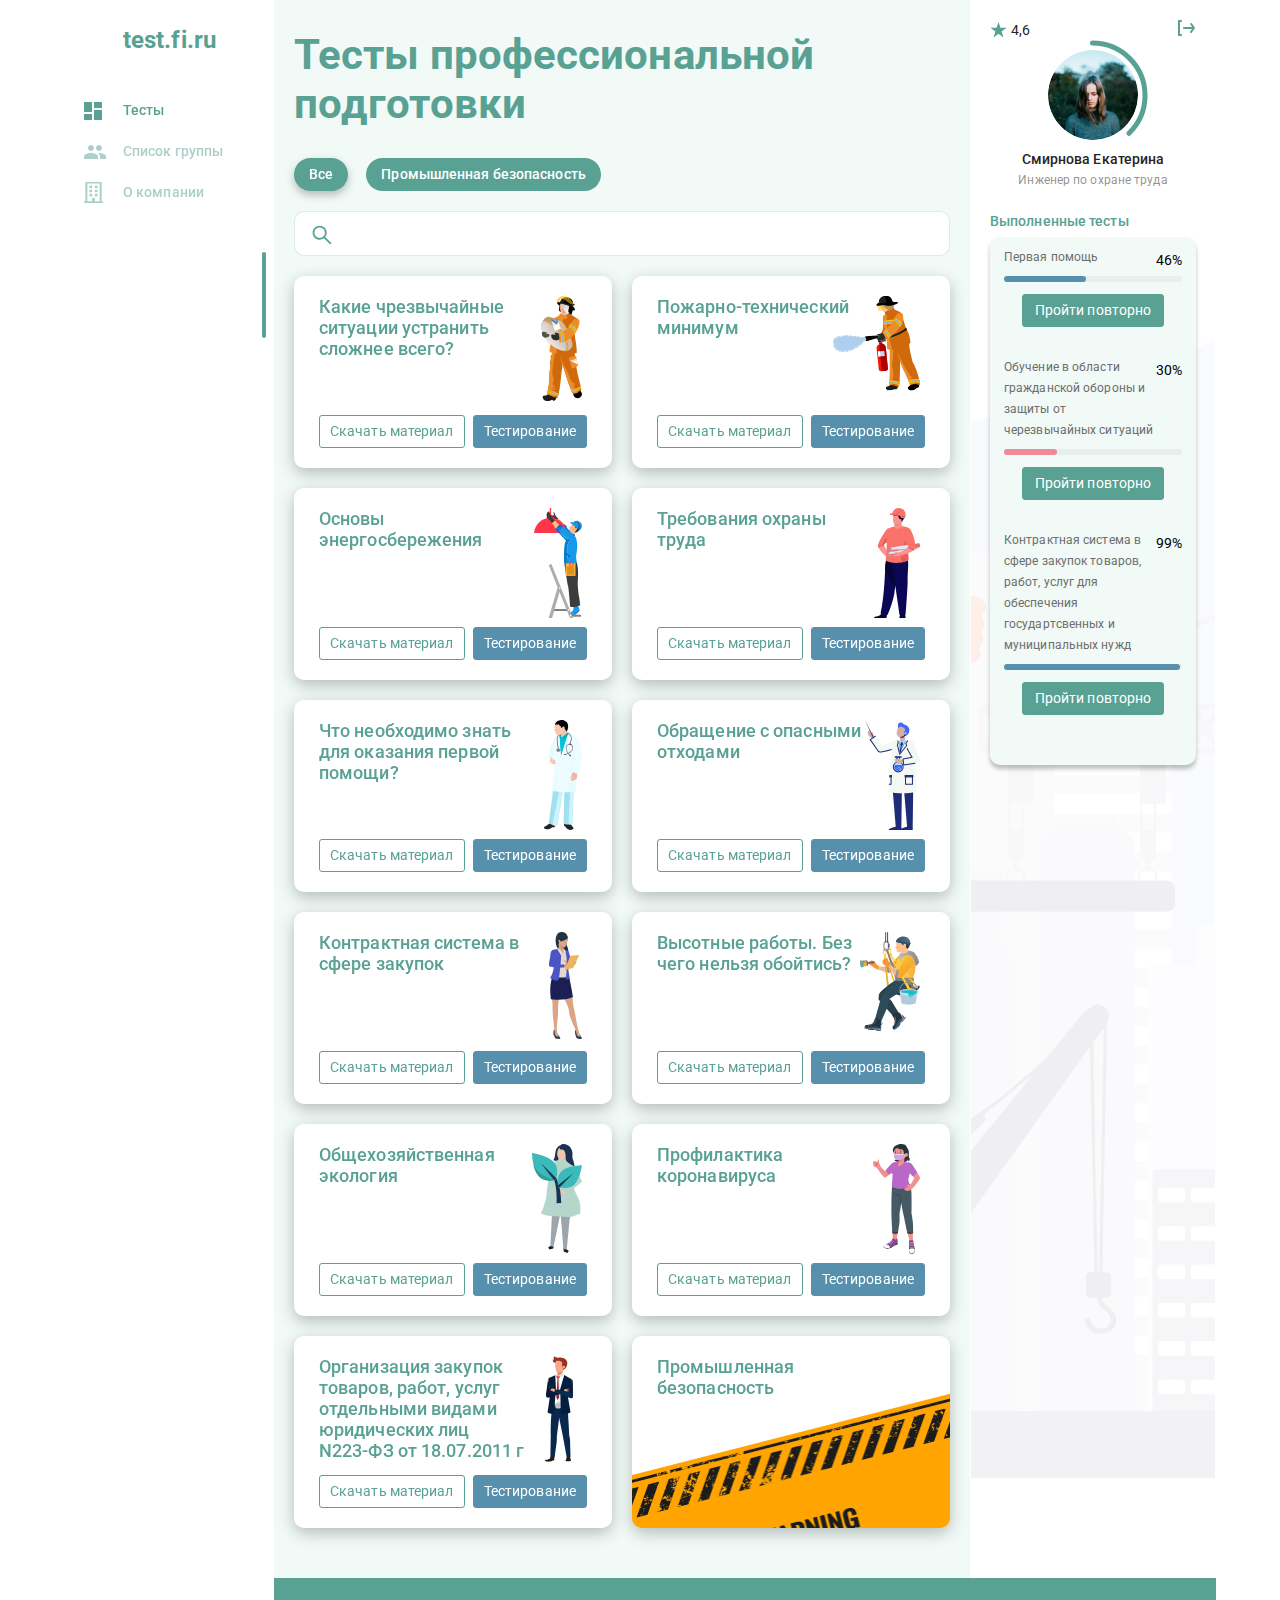
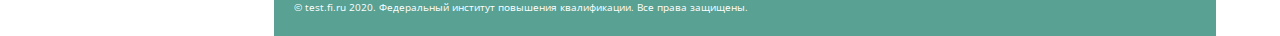
==== commit effbf8b6: "c" ====
--- a/index.html
+++ b/index.html
@@ -21,7 +21,7 @@
 						<div class="header__profile-image">
 							<a href="#"><img src="img/ava.png" alt=""></a>
 						</div>
-						<a href="#" class="header__logo">
+						<a href="index.html" class="header__logo">
 							test.fi.ru
 						</a>
 						<div class="header__burger">
@@ -118,7 +118,7 @@
 					<aside class="aside">
 						<div class="aside__body">
 							<div class="aside__title">
-								<a href="#">
+								<a href="index.html">
 									<span>test <br> fi.ru</span>
 									<span>test.fi.ru</span>
 								</a>
@@ -362,9 +362,9 @@
 	</div>
 
 	<div id="popup" class="popup">
+		<div class="popup__close-area"></div>
 		<div class="popup__body">
 			<div class="popup__content">
-				<a href="#" class="popup__close"></a>
 				<div class="popup__title">Хотите выйти из профиля?</div>
 				<div class="popup__answers">
 					<a href="#" class="popup__cancel">Отмена</a>
--- a/css/style.css
+++ b/css/style.css
@@ -92,10 +92,12 @@
   height: 100%;
 }
 
-@media (max-width: 767px) {
-  body.lock {
-    overflow: hidden;
-  }
+body.lock {
+  overflow: hidden;
+}
+
+.wrapper {
+  height: 100%;
 }
 
 @media (max-width: 767px) {
@@ -351,12 +353,17 @@
 .container {
   max-width: 1152px;
   margin: 0 auto;
+  height: 100%;
 }
 
 @media (max-width: 767px) {
   .container {
     height: 100%;
   }
+}
+
+.quiz {
+  height: 100%;
 }
 
 @media (max-width: 767px) {
@@ -376,7 +383,7 @@
 
 @media (max-width: 767px) {
   .quiz__body {
-    margin-top: 58px;
+    padding-top: 58px;
   }
   .quiz__body.show {
     display: none;
@@ -390,11 +397,14 @@
   -webkit-transition: all 0.3s ease 0s;
   transition: all 0.3s ease 0s;
   position: fixed;
+  overflow-y: auto;
+  overflow-x: hidden;
 }
 
 @media (min-width: 768px) {
   .aside.passive {
     width: 60px;
+    overflow: hidden;
   }
 }
 
@@ -407,14 +417,20 @@
 .aside__menu {
   -webkit-transition: all 0.3s ease 0s;
   transition: all 0.3s ease 0s;
+  padding-top: 70px;
+}
+
+.aside__body {
+  position: relative;
 }
 
 .aside__hide {
   width: 40px;
   height: 90px;
-  position: relative;
-  top: 100px;
-  left: 160px;
+  position: fixed;
+  top: 250px;
+  -webkit-transform: translate(170px);
+          transform: translate(170px);
   cursor: pointer;
   -webkit-transition: all 0.3s ease 0s;
   transition: all 0.3s ease 0s;
@@ -433,7 +449,8 @@
 
 @media (min-width: 768px) {
   .aside__hide.passive {
-    left: 20px;
+    -webkit-transform: translate(20px);
+            transform: translate(20px);
   }
 }
 
@@ -441,6 +458,8 @@
   -webkit-transition: all 0.3s ease 0s;
   transition: all 0.3s ease 0s;
   margin: 0 0 39px 39px;
+  position: fixed;
+  z-index: 50;
 }
 
 .aside__title a {
@@ -477,6 +496,18 @@
   .aside__title.passive span:first-child {
     display: block;
   }
+}
+
+.aside__title:before {
+  content: "";
+  position: absolute;
+  top: -50px;
+  left: -50px;
+  background-color: #fff;
+  display: block;
+  height: 100px;
+  width: 210px;
+  z-index: -1;
 }
 
 .aside__list li {
@@ -536,12 +567,56 @@
   background: url("../img/icons/company.svg") left no-repeat;
 }
 
+.aside__contents {
+  -webkit-transition: all 0.3s ease 0s;
+  transition: all 0.3s ease 0s;
+  opacity: 1;
+  visibility: visible;
+  -webkit-transform: scale(1);
+          transform: scale(1);
+}
+
+.aside__contents li {
+  margin-bottom: 10px;
+}
+
+@media (min-width: 768px) {
+  .aside__contents.passive {
+    opacity: 0;
+    visibility: hidden;
+    -webkit-transform: scale(0);
+            transform: scale(0);
+  }
+}
+
+.aside__contents-link {
+  line-height: 16px;
+  letter-spacing: 0.1px;
+  color: #636464;
+  max-width: 167px;
+}
+
+.aside__contents-link.passed {
+  font-weight: 500;
+  line-height: 21px;
+  color: #58a193;
+}
+
+.aside__contents-link.current {
+  font-weight: 500;
+}
+
+.aside__contents-link:hover {
+  text-decoration: underline;
+}
+
 .main {
   background: #f1faf6;
   padding: 30px 20px;
   margin-left: 210px;
   -webkit-transition: all 0.3s ease 0s;
   transition: all 0.3s ease 0s;
+  position: relative;
 }
 
 @media (min-width: 768px) {
@@ -556,6 +631,55 @@
   }
   .main.passive {
     margin-left: 0px;
+  }
+}
+
+.main__profile {
+  position: absolute;
+  top: 25px;
+  right: 25px;
+  display: -webkit-box;
+  display: -ms-flexbox;
+  display: flex;
+  -webkit-box-align: center;
+      -ms-flex-align: center;
+          align-items: center;
+}
+
+.main__profile-desc {
+  line-height: 16px;
+  letter-spacing: 0.1px;
+  color: #5d5c5c;
+  background: #ffffff;
+  border-radius: 10px;
+  padding: 13px;
+  margin-right: 11px;
+  visibility: hidden;
+  opacity: 0;
+  -webkit-transition: all 0.3s ease 0s;
+  transition: all 0.3s ease 0s;
+}
+
+.main__profile-desc.show {
+  visibility: visible;
+  opacity: 1;
+}
+
+.main__profile-image {
+  width: 37px;
+  height: 37px;
+  border-radius: 50%;
+  overflow: hidden;
+}
+
+.main__profile-image img {
+  max-width: 100%;
+  display: block;
+}
+
+@media (max-width: 767px) {
+  .main__profile-image {
+    display: none;
   }
 }
 
@@ -1290,12 +1414,28 @@
           flex: 1 1 auto;
 }
 
+@media (max-width: 400px) {
+  .test__main {
+    padding: 20px;
+  }
+}
+
+@media (max-width: 400px) {
+  .main__title-test {
+    font-size: 24px;
+    text-align: center;
+  }
+}
+
+.quiz__body-test {
+  min-height: calc(100vh - 58px);
+}
+
 .test__questions {
-  border: 1px solid rgba(0, 0, 0, 0.1);
   -webkit-box-sizing: border-box;
           box-sizing: border-box;
   border-radius: 5px;
-  margin-bottom: 25px;
+  margin-bottom: 15px;
   display: inline-block;
 }
 
@@ -1312,109 +1452,144 @@
   -webkit-box-align: center;
       -ms-flex-align: center;
           align-items: center;
+  -webkit-box-pack: center;
+      -ms-flex-pack: center;
+          justify-content: center;
   -ms-flex-wrap: wrap;
       flex-wrap: wrap;
 }
 
 .test__list li {
-  padding: 15px 10px;
-  white-space: nowrap;
-  -webkit-box-flex: 0;
-      -ms-flex: 0 0 80px;
-          flex: 0 0 80px;
-  position: relative;
-  z-index: 0;
+  border-radius: 50%;
+  border: 1px solid #cfcfcf;
+  width: 60px;
+  height: 60px;
+  display: -webkit-box;
+  display: -ms-flexbox;
+  display: flex;
+  -webkit-box-align: center;
+      -ms-flex-align: center;
+          align-items: center;
+  -webkit-box-pack: center;
+      -ms-flex-pack: center;
+          justify-content: center;
+  cursor: pointer;
+  font-size: 24px;
+  line-height: 21px;
+  letter-spacing: 0.1px;
+  color: #636464;
+  margin-right: 8px;
 }
 
 .test__list li.answered {
-  background: #cfeee8;
+  color: #fff;
+  background: #636464;
+}
+
+.test__list li.skip {
+  color: #fff;
+  background: #f2b100;
+}
+
+.test__list li.current {
+  color: #fff;
+  background: #58a193;
+  border: 1px solid #58a193;
   -webkit-box-shadow: 0px 4px 4px rgba(0, 0, 0, 0.25);
           box-shadow: 0px 4px 4px rgba(0, 0, 0, 0.25);
 }
 
-.test__list li.answered:before {
-  content: "";
-  display: inline-block;
-  position: absolute;
-  top: 0px;
-  left: -4px;
-  height: 100%;
-  width: 10px;
-  background-color: #cfeee8;
-  z-index: 10;
-  border-radius: 5px;
-}
-
-.test__list li.answered:first-child {
-  border-radius: 5px 0 0 5px;
-}
-
-.test__list li.answered:first-child:before {
-  display: none;
-}
-
-.test__list li.current {
-  background: #cfeee8;
-  -webkit-box-shadow: 0px 4px 4px rgba(0, 0, 0, 0.25);
-          box-shadow: 0px 4px 4px rgba(0, 0, 0, 0.25);
-  border-radius: 0px 5px 5px 0px;
-  margin-right: 10px;
-}
-
-.test__list li.current a {
-  color: #58a193;
-  font-weight: 700;
-}
-
-.test__list li.current:after {
-  content: "";
-  display: inline-block;
-  position: absolute;
-  top: 1px;
-  right: -9px;
+@media (max-width: 992px) {
+  .test__list li {
+    margin-top: 8px;
+  }
+}
+
+@media (max-width: 400px) {
+  .test__list li {
+    height: 30px;
+    width: 30px;
+    font-size: 14px;
+    margin: 3px 3px 0px 0px;
+  }
+}
+
+.test__legend {
+  display: -webkit-box;
+  display: -ms-flexbox;
+  display: flex;
+  -webkit-box-align: center;
+      -ms-flex-align: center;
+          align-items: center;
+  margin-bottom: 20px;
+  -webkit-transition: all 0.5s ease 0s;
+  transition: all 0.5s ease 0s;
+  clip: auto;
+  height: auto;
+  width: auto;
+}
+
+.test__legend.switch {
+  clip: rect(0, 0, 0, 0);
   height: 0;
   width: 0;
-  border-top: 25px solid transparent;
-  border-left: 10px solid #cfeee8;
-  border-bottom: 25px solid transparent;
-}
-
-.test__list li.current:before {
+  opacity: 0;
+  visibility: hidden;
+  margin-bottom: 10px;
+}
+
+@media (max-width: 360px) {
+  .test__legend {
+    display: -webkit-box;
+    display: -ms-flexbox;
+    display: flex;
+    -ms-flex-wrap: wrap;
+        flex-wrap: wrap;
+  }
+}
+
+.legend-item {
+  font-size: 12px;
+  line-height: 14px;
+  letter-spacing: 0.1px;
+  color: rgba(0, 0, 0, 0.6);
+  position: relative;
+  padding: 0 22px;
+  white-space: nowrap;
+}
+
+.legend-item:before {
   content: "";
-  display: inline-block;
+  display: block;
   position: absolute;
-  top: 0px;
-  left: -4px;
-  height: 100%;
-  width: 10px;
-  background-color: #cfeee8;
-  z-index: 1;
-  border-radius: 5px;
-}
-
-@media (max-width: 550px) {
-  .test__list li {
-    -webkit-box-flex: 0;
-        -ms-flex: 0 0 50px;
-            flex: 0 0 50px;
-  }
-}
-
-.test__link {
-  line-height: 21px;
-  letter-spacing: 0.1px;
-  color: #636464;
-  -webkit-transition: all 0.3s ease 0s;
-  transition: all 0.3s ease 0s;
-}
-
-.test__link:hover {
-  font-weight: 700;
-}
-
-@media (max-width: 550px) {
-  .test__link {
-    font-size: 12px;
+  top: 0;
+  left: 0;
+  width: 14px;
+  height: 14px;
+  border-radius: 50%;
+}
+
+.legend-item.answered:before {
+  background: #636464;
+}
+
+.legend-item.skip:before {
+  background: #f2b100;
+}
+
+.legend-item.current:before {
+  background: #58a193;
+}
+
+@media (max-width: 400px) {
+  .legend-item {
+    padding: 0 10px 0 20px;
+  }
+}
+
+@media (max-width: 360px) {
+  .legend-item {
+    margin-top: 3px;
   }
 }
 
@@ -1428,6 +1603,23 @@
   -webkit-box-align: start;
       -ms-flex-align: start;
           align-items: flex-start;
+  opacity: 1;
+  visibility: visible;
+  -webkit-transition: all 0.5s ease 0s;
+  transition: all 0.5s ease 0s;
+  -webkit-transform: scale(1);
+          transform: scale(1);
+  clip: auto;
+}
+
+.test__board.switch {
+  opacity: 0;
+  visibility: hidden;
+  -webkit-transform: scale(0);
+          transform: scale(0);
+  clip: rect(0, 0, 0, 0);
+  height: 0px;
+  width: 0px;
 }
 
 @media (max-width: 992px) {
@@ -1439,20 +1631,26 @@
   }
 }
 
+@media (max-width: 767px) {
+  .test__board {
+    display: block;
+  }
+}
+
 .test__canvas {
   -webkit-box-flex: 1;
       -ms-flex: 1 1 auto;
           flex: 1 1 auto;
   background: #ffffff;
-  -webkit-box-shadow: 0px 5px 16px rgba(0, 0, 0, 0.25);
-          box-shadow: 0px 5px 16px rgba(0, 0, 0, 0.25);
+  -webkit-box-shadow: 0px 5px 6px rgba(0, 0, 0, 0.25);
+          box-shadow: 0px 5px 6px rgba(0, 0, 0, 0.25);
   border-radius: 10px;
   padding: 25px;
 }
 
 @media (max-width: 550px) {
   .test__canvas {
-    padding: 10px;
+    padding: 15px;
   }
 }
 
@@ -1462,7 +1660,7 @@
   line-height: 19px;
   letter-spacing: 0.1px;
   color: #5e5c5c;
-  margin-bottom: 27px;
+  margin-bottom: 6px;
 }
 
 @media (max-width: 992px) {
@@ -1472,13 +1670,122 @@
   }
 }
 
+@media (max-width: 767px) {
+  .test__question {
+    margin-right: 100px;
+  }
+}
+
+@media (max-width: 360px) {
+  .test__question {
+    margin-right: 50px;
+  }
+}
+
+.test__image-mobile {
+  display: none;
+}
+
+.test__image-mobile img {
+  max-width: 100%;
+  position: relative;
+  top: 0;
+  left: 10px;
+}
+
+@media (max-width: 767px) {
+  .test__image-mobile {
+    position: absolute;
+    top: 0px;
+    right: -20px;
+    z-index: 0;
+    height: 100px;
+    width: 100px;
+    display: block;
+  }
+  .test__image-mobile:before, .test__image-mobile:after {
+    content: "";
+    display: block;
+    position: absolute;
+  }
+  .test__image-mobile:before {
+    width: 100px;
+    height: 100px;
+    top: -12px;
+    left: -12px;
+    z-index: -2;
+    background: #f1faf6;
+    border-radius: 50%;
+  }
+  .test__image-mobile:after {
+    border-radius: 50%;
+    top: -3px;
+    left: -2px;
+    height: 80px;
+    width: 80px;
+    background: #fff;
+    z-index: -1;
+    -webkit-box-shadow: 0px 4px 4px rgba(0, 0, 0, 0.25);
+            box-shadow: 0px 4px 4px rgba(0, 0, 0, 0.25);
+  }
+}
+
+@media (max-width: 400px) {
+  .test__image-mobile {
+    top: -10px;
+    right: -30px;
+  }
+  .test__image-mobile:before {
+    border-radius: 50% 0% 50% 50%;
+  }
+}
+
+@media (max-width: 360px) {
+  .test__image-mobile {
+    height: 50px;
+    width: 50px;
+    top: 0;
+    right: 10px;
+  }
+  .test__image-mobile:before {
+    display: none;
+  }
+  .test__image-mobile:after {
+    display: none;
+  }
+}
+
+.test__notice {
+  font-size: 12px;
+  line-height: 14px;
+  letter-spacing: 0.1px;
+  color: rgba(94, 92, 92, 0.6);
+  margin-bottom: 22px;
+}
+
+.test__form {
+  display: -webkit-box;
+  display: -ms-flexbox;
+  display: flex;
+}
+
+@media (max-width: 767px) {
+  .test__form {
+    -webkit-box-orient: vertical;
+    -webkit-box-direction: normal;
+        -ms-flex-direction: column;
+            flex-direction: column;
+    position: relative;
+  }
+}
+
 .test__form-options {
-  margin-bottom: 24px;
+  margin-bottom: 50px;
 }
 
 @media (max-width: 992px) {
   .test__form-options {
-    margin-bottom: 10px;
+    margin-bottom: 20px;
   }
 }
 
@@ -1533,41 +1840,22 @@
   }
 }
 
-.test__form-interact select {
-  line-height: 21px;
-  letter-spacing: 0.1px;
-  color: #5e5c5c;
-  padding: 5px 26px 5px 7px;
-  border: 1px solid #5790ad;
-  -webkit-box-sizing: border-box;
-          box-sizing: border-box;
-  border-radius: 3px;
-  margin-left: 15px;
-  -webkit-appearance: none;
-  -moz-appearance: none;
-  -ms-appearance: none;
-  appearance: none;
-  outline: 0;
-  background: url("../img/icons/select.svg") 93% 55% no-repeat;
-}
-
-@media (max-width: 992px) {
+@media (max-width: 767px) {
   .test__form-interact {
+    margin-bottom: 21px;
     display: -webkit-box;
     display: -ms-flexbox;
     display: flex;
-    -webkit-box-orient: vertical;
-    -webkit-box-direction: reverse;
-        -ms-flex-direction: column-reverse;
-            flex-direction: column-reverse;
-  }
-  .test__form-interact select {
-    margin-left: 0;
-    margin-bottom: 10px;
-  }
-}
-
-.answer {
+    -webkit-box-align: center;
+        -ms-flex-align: center;
+            align-items: center;
+    -webkit-box-pack: center;
+        -ms-flex-pack: center;
+            justify-content: center;
+  }
+}
+
+.answer-button {
   line-height: 21px;
   letter-spacing: 0.1px;
   color: #ffffff;
@@ -1577,18 +1865,46 @@
   border: 1px solid #5790ad;
   -webkit-transition: all 0.3s ease 0s;
   transition: all 0.3s ease 0s;
-}
-
-.answer:hover {
+  margin-right: 15px;
+}
+
+.answer-button:hover {
   background-color: #fff;
   color: #5790ad;
+}
+
+.skip-button {
+  line-height: 21px;
+  letter-spacing: 0.1px;
+  color: #5e5c5c;
+  border: 1px solid #5790ad;
+  background-color: #fff;
+  border-radius: 3px;
+  -webkit-transition: all 0.3s ease 0s;
+  transition: all 0.3s ease 0s;
+  padding: 7px 12px;
+}
+
+.skip-button:hover {
+  background-color: #5790ad;
+  color: #fff;
+}
+
+@media (max-width: 767px) {
+  .skip-button {
+    padding: 5px 12px;
+  }
+}
+
+.finish-button {
+  margin: 0;
 }
 
 .test__image-block {
   -webkit-box-flex: 0;
       -ms-flex: 0 0 133px;
           flex: 0 0 133px;
-  margin-left: 20px;
+  margin-left: 55px;
   display: -webkit-box;
   display: -ms-flexbox;
   display: flex;
@@ -1614,11 +1930,9 @@
   }
 }
 
-@media (max-width: 550px) {
+@media (max-width: 767px) {
   .test__image-block {
-    -webkit-box-flex: 1;
-        -ms-flex: 1 1 60px;
-            flex: 1 1 60px;
+    display: none;
   }
 }
 
@@ -1653,10 +1967,360 @@
   }
 }
 
-@media (max-width: 550px) {
-  .test__image {
+.test__form-reaction {
+  -webkit-box-flex: 0;
+      -ms-flex: 0 0 140px;
+          flex: 0 0 140px;
+  display: -webkit-box;
+  display: -ms-flexbox;
+  display: flex;
+  -webkit-box-orient: vertical;
+  -webkit-box-direction: normal;
+      -ms-flex-direction: column;
+          flex-direction: column;
+  -webkit-box-align: center;
+      -ms-flex-align: center;
+          align-items: center;
+  position: relative;
+}
+
+.test__form-reaction:before {
+  content: "";
+  display: block;
+  position: absolute;
+  top: 0;
+  left: 0;
+  width: 1px;
+  height: 100%;
+  background: #58a193;
+}
+
+@media (max-width: 767px) {
+  .test__form-reaction:before {
+    display: none;
+  }
+}
+
+.reaction-title {
+  font-weight: 500;
+  font-size: 12px;
+  line-height: 14px;
+  letter-spacing: 0.1px;
+  color: #58a193;
+  margin-bottom: 24px;
+  position: relative;
+}
+
+@media (max-width: 767px) {
+  .reaction-title:before, .reaction-title:after {
+    content: "";
+    position: absolute;
+    top: 7px;
+    height: 1px;
+    width: 100%;
+    background: #58a193;
+    display: block;
+  }
+  .reaction-title:before {
+    left: -110%;
+  }
+  .reaction-title:after {
+    left: 110%;
+  }
+}
+
+@media (max-width: 360px) {
+  .reaction-title:before, .reaction-title:after {
+    width: 70%;
+  }
+  .reaction-title:before {
+    left: -80px;
+  }
+  .reaction-title:after {
+    left: 108px;
+  }
+}
+
+@media (max-width: 767px) {
+  .reaction-body {
+    display: -webkit-box;
+    display: -ms-flexbox;
+    display: flex;
+  }
+}
+
+.smile-item {
+  display: -webkit-box;
+  display: -ms-flexbox;
+  display: flex;
+  -webkit-box-orient: vertical;
+  -webkit-box-direction: normal;
+      -ms-flex-direction: column;
+          flex-direction: column;
+  -webkit-box-align: center;
+      -ms-flex-align: center;
+          align-items: center;
+  -webkit-box-pack: center;
+      -ms-flex-pack: center;
+          justify-content: center;
+  margin-bottom: 20px;
+  cursor: pointer;
+  font-size: 12px;
+  line-height: 14px;
+  letter-spacing: 0.1px;
+  color: #5e5c5c;
+  -webkit-transition: all 0.3s ease 0s;
+  transition: all 0.3s ease 0s;
+  border: 1px solid transparent;
+  border-radius: 9px;
+  padding: 6px 12px;
+}
+
+.smile-item img {
+  width: 35px;
+  height: 35px;
+  max-width: 100%;
+  margin-bottom: 5px;
+}
+
+.smile-item input {
+  display: none;
+}
+
+.smile-item:hover {
+  border: 1px solid rgba(88, 161, 147, 0.1);
+  -webkit-box-shadow: 0px 2px 2px rgba(0, 0, 0, 0.25);
+          box-shadow: 0px 2px 2px rgba(0, 0, 0, 0.25);
+}
+
+.smile-item.active {
+  background: rgba(88, 161, 147, 0.05);
+  border: 1px solid rgba(88, 161, 147, 0.1);
+  -webkit-box-shadow: inset 0px 1px 2px rgba(0, 0, 0, 0.25);
+          box-shadow: inset 0px 1px 2px rgba(0, 0, 0, 0.25);
+}
+
+.test__form-main-block {
+  margin-right: 10px;
+}
+
+@media (max-width: 767px) {
+  .test__form-main-block {
+    margin-right: 0;
+  }
+}
+
+.test__hint {
+  opacity: 0;
+  visibility: hidden;
+  -webkit-transform: scale(0);
+          transform: scale(0);
+  clip: rect(0, 0, 0, 0);
+  -webkit-transition: all 0.5s ease 0s;
+  transition: all 0.5s ease 0s;
+  background: #ffffff;
+  -webkit-box-shadow: 0px 5px 6px rgba(0, 0, 0, 0.25);
+          box-shadow: 0px 5px 6px rgba(0, 0, 0, 0.25);
+  border-radius: 10px;
+  padding: 25px;
+  height: 0;
+  width: 0;
+}
+
+.test__hint.switch {
+  opacity: 1;
+  visibility: visible;
+  -webkit-transition: all 0.5s ease 0s;
+  transition: all 0.5s ease 0s;
+  -webkit-transform: scale(1);
+          transform: scale(1);
+  clip: auto;
+  width: 100%;
+  height: auto;
+}
+
+.test__hint-close {
+  position: absolute;
+  top: 10px;
+  right: 10px;
+  height: 40px;
+  width: 40px;
+  cursor: pointer;
+  -webkit-transition: all 0.3s ease 0s;
+  transition: all 0.3s ease 0s;
+}
+
+.test__hint-close:before, .test__hint-close:after {
+  content: "";
+  display: block;
+  position: absolute;
+  top: 30px;
+  left: 0px;
+  height: 1px;
+  width: 15px;
+  background-color: #000;
+  -webkit-transition: all 0.3s ease 0s;
+  transition: all 0.3s ease 0s;
+}
+
+.test__hint-close:before {
+  -webkit-transform: rotate(45deg);
+          transform: rotate(45deg);
+  z-index: 1;
+}
+
+.test__hint-close:after {
+  -webkit-transform: rotate(-45deg);
+          transform: rotate(-45deg);
+}
+
+.test__hint-close:hover:before {
+  -webkit-transform: rotate(135deg);
+          transform: rotate(135deg);
+}
+
+.test__hint-close:hover:after {
+  -webkit-transform: rotate(45deg);
+          transform: rotate(45deg);
+}
+
+@media (max-width: 400px) {
+  .test__hint-close span {
+    position: absolute;
+    top: 15px;
+    right: -5px;
+    z-index: 0;
+    height: 100px;
+    width: 100px;
+    display: block;
+  }
+  .test__hint-close span:before, .test__hint-close span:after {
+    content: "";
+    display: block;
+    position: absolute;
+  }
+  .test__hint-close span:before {
+    width: 100px;
+    height: 100px;
+    top: -12px;
+    left: -12px;
+    z-index: -2;
+    background: #f1faf6;
+    border-radius: 50%;
+  }
+  .test__hint-close span:after {
+    border-radius: 50%;
+    top: -3px;
+    left: -2px;
     height: 80px;
-  }
+    width: 80px;
+    background: #fff;
+    z-index: -1;
+    -webkit-box-shadow: 0px 4px 4px rgba(0, 0, 0, 0.25);
+            box-shadow: 0px 4px 4px rgba(0, 0, 0, 0.25);
+  }
+}
+
+@media (max-width: 400px) {
+  .test__hint-close span {
+    top: -10px;
+    right: -30px;
+  }
+  .test__hint-close span:before {
+    border-radius: 50% 0% 50% 50%;
+  }
+}
+
+@media (max-width: 360px) {
+  .test__hint-close span {
+    height: 50px;
+    width: 50px;
+    top: 0;
+    right: 10px;
+  }
+  .test__hint-close span:before {
+    display: none;
+  }
+  .test__hint-close span:after {
+    display: none;
+  }
+}
+
+.test__hint-title {
+  font-weight: 500;
+  font-size: 16px;
+  line-height: 19px;
+  letter-spacing: 0.1px;
+  color: #5e5c5c;
+  margin-bottom: 10px;
+  max-width: 540px;
+  margin-right: 70px;
+  position: relative;
+}
+
+@media (max-width: 400px) {
+  .test__hint-title {
+    padding-bottom: 15px;
+    margin-bottom: 15px;
+  }
+  .test__hint-title:after {
+    content: "";
+    display: block;
+    position: absolute;
+    bottom: 0;
+    left: 0;
+    width: 100%;
+    height: 1px;
+    background: #58a193;
+  }
+}
+
+@media (max-width: 360px) {
+  .test__hint-title {
+    margin-right: 30px;
+  }
+}
+
+.test__hint-aware {
+  font-size: 12px;
+  line-height: 14px;
+  letter-spacing: 0.1px;
+  color: #f08a9a;
+  margin-bottom: 16px;
+}
+
+@media (max-width: 400px) {
+  .test__hint-aware {
+    display: none;
+  }
+}
+
+.test__hint-aware-mobile {
+  display: none;
+  font-size: 12px;
+  line-height: 14px;
+  letter-spacing: 0.1px;
+  color: #636464;
+  margin-bottom: 15px;
+}
+
+@media (max-width: 400px) {
+  .test__hint-aware-mobile {
+    display: none;
+  }
+  .test__hint-aware-mobile.switch {
+    display: block;
+  }
+}
+
+.test__hint-text {
+  line-height: 16px;
+  letter-spacing: 0.1px;
+  color: #5e5c5c;
+}
+
+.test__hint-text p {
+  margin-bottom: 16px;
 }
 
 .footer {
@@ -1724,4 +2388,512 @@
   width: 100%;
   height: 100%;
   background: rgba(0, 0, 0, 0.4);
-}
+  top: 0;
+  left: 0;
+  z-index: 51;
+  opacity: 0;
+  visibility: hidden;
+  overflow-y: auto;
+  overflow-x: hidden;
+  -webkit-transition: all 0.8s ease 0s;
+  transition: all 0.8s ease 0s;
+}
+
+.popup.open {
+  opacity: 1;
+  visibility: visible;
+}
+
+.popup.open .popup__content {
+  -webkit-transform: translate(0, 0) perspective(600px) rotateX(0deg);
+          transform: translate(0, 0) perspective(600px) rotateX(0deg);
+  opacity: 1;
+  visibility: visible;
+}
+
+.popup__body {
+  min-height: 100%;
+  display: -webkit-box;
+  display: -ms-flexbox;
+  display: flex;
+  -webkit-box-align: center;
+      -ms-flex-align: center;
+          align-items: center;
+  -webkit-box-pack: center;
+      -ms-flex-pack: center;
+          justify-content: center;
+  padding: 30px 10px;
+}
+
+.popup__content {
+  background-color: #fff;
+  height: 104px;
+  width: 270px;
+  border-radius: 13px;
+  -webkit-transform: translate(0, -100%) perspective(600px) rotateX(45deg);
+          transform: translate(0, -100%) perspective(600px) rotateX(45deg);
+  opacity: 0;
+  visibility: hidden;
+  -webkit-transition: all 0.8s ease 0s;
+  transition: all 0.8s ease 0s;
+}
+
+.popup__close-area {
+  position: absolute;
+  width: 100%;
+  height: 100%;
+  top: 0;
+  left: 0;
+  cursor: pointer;
+}
+
+.popup__title {
+  font-size: 17px;
+  line-height: 20px;
+  letter-spacing: -0.024em;
+  font-weight: 600;
+  display: -webkit-box;
+  display: -ms-flexbox;
+  display: flex;
+  -webkit-box-align: center;
+      -ms-flex-align: center;
+          align-items: center;
+  -webkit-box-pack: center;
+      -ms-flex-pack: center;
+          justify-content: center;
+  height: 56px;
+  position: relative;
+}
+
+.popup__title:after {
+  content: "";
+  display: block;
+  height: 1px;
+  width: 100%;
+  position: absolute;
+  bottom: 0;
+  left: 0;
+  background: #c8c7cc;
+}
+
+.popup__answers {
+  display: -webkit-box;
+  display: -ms-flexbox;
+  display: flex;
+  -webkit-box-align: center;
+      -ms-flex-align: center;
+          align-items: center;
+  -webkit-box-pack: justify;
+      -ms-flex-pack: justify;
+          justify-content: space-between;
+}
+
+.popup__answers a {
+  display: -webkit-box;
+  display: -ms-flexbox;
+  display: flex;
+  -webkit-box-align: center;
+      -ms-flex-align: center;
+          align-items: center;
+  -webkit-box-pack: center;
+      -ms-flex-pack: center;
+          justify-content: center;
+  color: #007aff;
+  font-weight: 600;
+  font-size: 17px;
+  line-height: 22px;
+  letter-spacing: -0.024em;
+  -webkit-box-flex: 1;
+      -ms-flex: 1 1 50%;
+          flex: 1 1 50%;
+  height: 48px;
+}
+
+.popup__cancel {
+  position: relative;
+}
+
+.popup__cancel:after {
+  content: "";
+  display: block;
+  height: 100%;
+  width: 1px;
+  position: absolute;
+  top: 0;
+  right: 0;
+  background: #c8c7cc;
+}
+
+.container-log-in {
+  height: 100%;
+}
+
+.log-in__main {
+  width: 100%;
+  height: 100%;
+  display: -webkit-box;
+  display: -ms-flexbox;
+  display: flex;
+  -webkit-box-pack: end;
+      -ms-flex-pack: end;
+          justify-content: flex-end;
+}
+
+@media (max-width: 992px) {
+  .log-in__main {
+    -webkit-box-orient: vertical;
+    -webkit-box-direction: normal;
+        -ms-flex-direction: column;
+            flex-direction: column;
+    -webkit-box-align: center;
+        -ms-flex-align: center;
+            align-items: center;
+    -webkit-box-pack: center;
+        -ms-flex-pack: center;
+            justify-content: center;
+    padding: 20px;
+  }
+}
+
+.log-in__form {
+  background: #ffffff;
+  -webkit-box-shadow: 0px 5px 6px rgba(0, 0, 0, 0.25);
+          box-shadow: 0px 5px 6px rgba(0, 0, 0, 0.25);
+  border-radius: 5px;
+  padding: 20px 40px 30px 40px;
+  position: relative;
+  max-width: 600px;
+  width: 100%;
+  margin: 40px;
+  -ms-flex-item-align: start;
+      align-self: flex-start;
+  min-height: 400px;
+}
+
+@media (max-width: 992px) {
+  .log-in__form {
+    max-width: 335px;
+    padding: 20px;
+    margin: 20px;
+    -ms-flex-item-align: center;
+        -ms-grid-row-align: center;
+        align-self: center;
+  }
+}
+
+.log-in__form-close {
+  position: absolute;
+  top: 10px;
+  right: 10px;
+  height: 40px;
+  width: 40px;
+  cursor: pointer;
+  -webkit-transition: all 0.3s ease 0s;
+  transition: all 0.3s ease 0s;
+}
+
+.log-in__form-close:before, .log-in__form-close:after {
+  content: "";
+  display: block;
+  position: absolute;
+  top: 20px;
+  right: 10px;
+  height: 1px;
+  width: 15px;
+  background-color: #000;
+  -webkit-transition: all 0.3s ease 0s;
+  transition: all 0.3s ease 0s;
+}
+
+.log-in__form-close:before {
+  -webkit-transform: rotate(45deg);
+          transform: rotate(45deg);
+}
+
+.log-in__form-close:after {
+  -webkit-transform: rotate(-45deg);
+          transform: rotate(-45deg);
+}
+
+.log-in__form-close:hover:before {
+  -webkit-transform: rotate(135deg);
+          transform: rotate(135deg);
+}
+
+.log-in__form-close:hover:after {
+  -webkit-transform: rotate(45deg);
+          transform: rotate(45deg);
+}
+
+@media (max-width: 992px) {
+  .log-in__form-close {
+    display: none;
+  }
+}
+
+.log-in__form-title {
+  text-align: center;
+  margin-bottom: 38px;
+}
+
+@media (max-width: 992px) {
+  .log-in__form-title {
+    display: none;
+  }
+}
+
+.mobile-form-title {
+  display: none;
+}
+
+@media (max-width: 992px) {
+  .mobile-form-title {
+    display: block;
+    font-weight: bold;
+    font-size: 32px;
+    line-height: 37px;
+    text-align: center;
+    letter-spacing: 0.1px;
+    color: #58a193;
+  }
+}
+
+.log-in__form-body {
+  display: -webkit-box;
+  display: -ms-flexbox;
+  display: flex;
+  -webkit-box-pack: justify;
+      -ms-flex-pack: justify;
+          justify-content: space-between;
+}
+
+@media (max-width: 992px) {
+  .log-in__form-body {
+    -webkit-box-orient: vertical;
+    -webkit-box-direction: normal;
+        -ms-flex-direction: column;
+            flex-direction: column;
+  }
+}
+
+.log-in__form-inputs {
+  max-width: 255px;
+  width: 100%;
+}
+
+@media (max-width: 992px) {
+  .log-in__form-inputs {
+    max-width: 295px;
+  }
+}
+
+.input-item {
+  margin-bottom: 10px;
+}
+
+.input-item p {
+  font-weight: 500;
+  line-height: 16px;
+  letter-spacing: 0.1px;
+  color: #355168;
+  margin-bottom: 8px;
+}
+
+.input-item input {
+  width: 100%;
+  height: 34px;
+  border: 1px solid rgba(32, 51, 66, 0.4);
+  border-radius: 2px;
+  padding-left: 12px;
+}
+
+.input-item select {
+  -webkit-appearance: none;
+  -moz-appearance: none;
+  -ms-appearance: none;
+  appearance: none;
+  outline: 0;
+  width: 100%;
+  height: 34px;
+  border: 1px solid rgba(32, 51, 66, 0.4);
+  border-radius: 2px;
+  padding-left: 12px;
+  margin-bottom: 39px;
+  background: url("../img/login/select.svg") 95% 50% no-repeat;
+}
+
+@media (max-width: 992px) {
+  .input-item select {
+    margin-bottom: 20px;
+  }
+}
+
+.log-in__form-button {
+  line-height: 21px;
+  letter-spacing: 0.1px;
+  color: #ffffff;
+  padding: 5px 12px;
+  background: #58a193;
+  border-radius: 3px;
+  border: 1px solid transparent;
+  -webkit-transition: all 0.3s ease 0s;
+  transition: all 0.3s ease 0s;
+}
+
+.log-in__form-button:hover {
+  border: 1px solid #58a193;
+  background: #fff;
+  color: #58a193;
+}
+
+@media (max-width: 992px) {
+  .log-in__form-button {
+    display: none;
+  }
+}
+
+.mobile-form-button {
+  display: none;
+  line-height: 21px;
+  letter-spacing: 0.1px;
+  color: #ffffff;
+  padding: 5px 12px;
+  background: #58a193;
+  border-radius: 3px;
+  border: 1px solid transparent;
+  -webkit-transition: all 0.3s ease 0s;
+  transition: all 0.3s ease 0s;
+}
+
+.mobile-form-button:hover {
+  border: 1px solid #58a193;
+  background: #fff;
+  color: #58a193;
+}
+
+@media (max-width: 992px) {
+  .mobile-form-button {
+    display: block;
+    width: 120px;
+    margin: 0 auto;
+  }
+}
+
+.log-in__form-pictures {
+  display: -webkit-box;
+  display: -ms-flexbox;
+  display: flex;
+  -webkit-box-orient: vertical;
+  -webkit-box-direction: normal;
+      -ms-flex-direction: column;
+          flex-direction: column;
+  -webkit-box-align: center;
+      -ms-flex-align: center;
+          align-items: center;
+}
+
+.pictures-title {
+  font-weight: 500;
+  line-height: 16px;
+  letter-spacing: 0.1px;
+  color: #355168;
+  margin-bottom: 11px;
+}
+
+.pictures-anon {
+  margin-bottom: 11px;
+  width: 100px;
+  height: 100px;
+  border-radius: 50%;
+  overflow: hidden;
+}
+
+.pictures-anon img {
+  max-width: 100%;
+}
+
+.pictures-group {
+  display: -webkit-box;
+  display: -ms-flexbox;
+  display: flex;
+  -webkit-box-align: center;
+      -ms-flex-align: center;
+          align-items: center;
+  -webkit-box-pack: justify;
+      -ms-flex-pack: justify;
+          justify-content: space-between;
+}
+
+@media (max-width: 992px) {
+  .pictures-group {
+    margin-bottom: 28px;
+  }
+}
+
+.pic-item {
+  width: 50px;
+  height: 50px;
+  border-radius: 50%;
+  overflow: hidden;
+  margin-right: 6px;
+}
+
+.pic-item img {
+  max-width: 100%;
+}
+
+.blank {
+  -webkit-box-flex: 0;
+      -ms-flex: 0 0 246px;
+          flex: 0 0 246px;
+  background: url("../img/login/blankbg.jpg") bottom/cover no-repeat;
+}
+
+@media (max-width: 1151px) {
+  .blank {
+    display: none;
+  }
+}
+
+.quiz__wrap {
+  display: -webkit-box;
+  display: -ms-flexbox;
+  display: flex;
+  -webkit-box-orient: vertical;
+  -webkit-box-direction: normal;
+      -ms-flex-direction: column;
+          flex-direction: column;
+  height: 100%;
+}
+
+.quiz__body-log-in {
+  -webkit-box-flex: 1;
+      -ms-flex: 1 1 auto;
+          flex: 1 1 auto;
+}
+
+.quiz-log-in {
+  height: 100%;
+}
+
+.wrapper-log-in {
+  height: 100%;
+}
+
+.header-log-in:before {
+  content: "";
+  position: absolute;
+  top: 0;
+  left: 0;
+  width: 100%;
+  height: 100%;
+  z-index: 2;
+  background: #fff;
+}
+
+.header__logo-log-in {
+  top: 0;
+  left: 50%;
+  -webkit-transform: translate(-50%);
+          transform: translate(-50%);
+}
